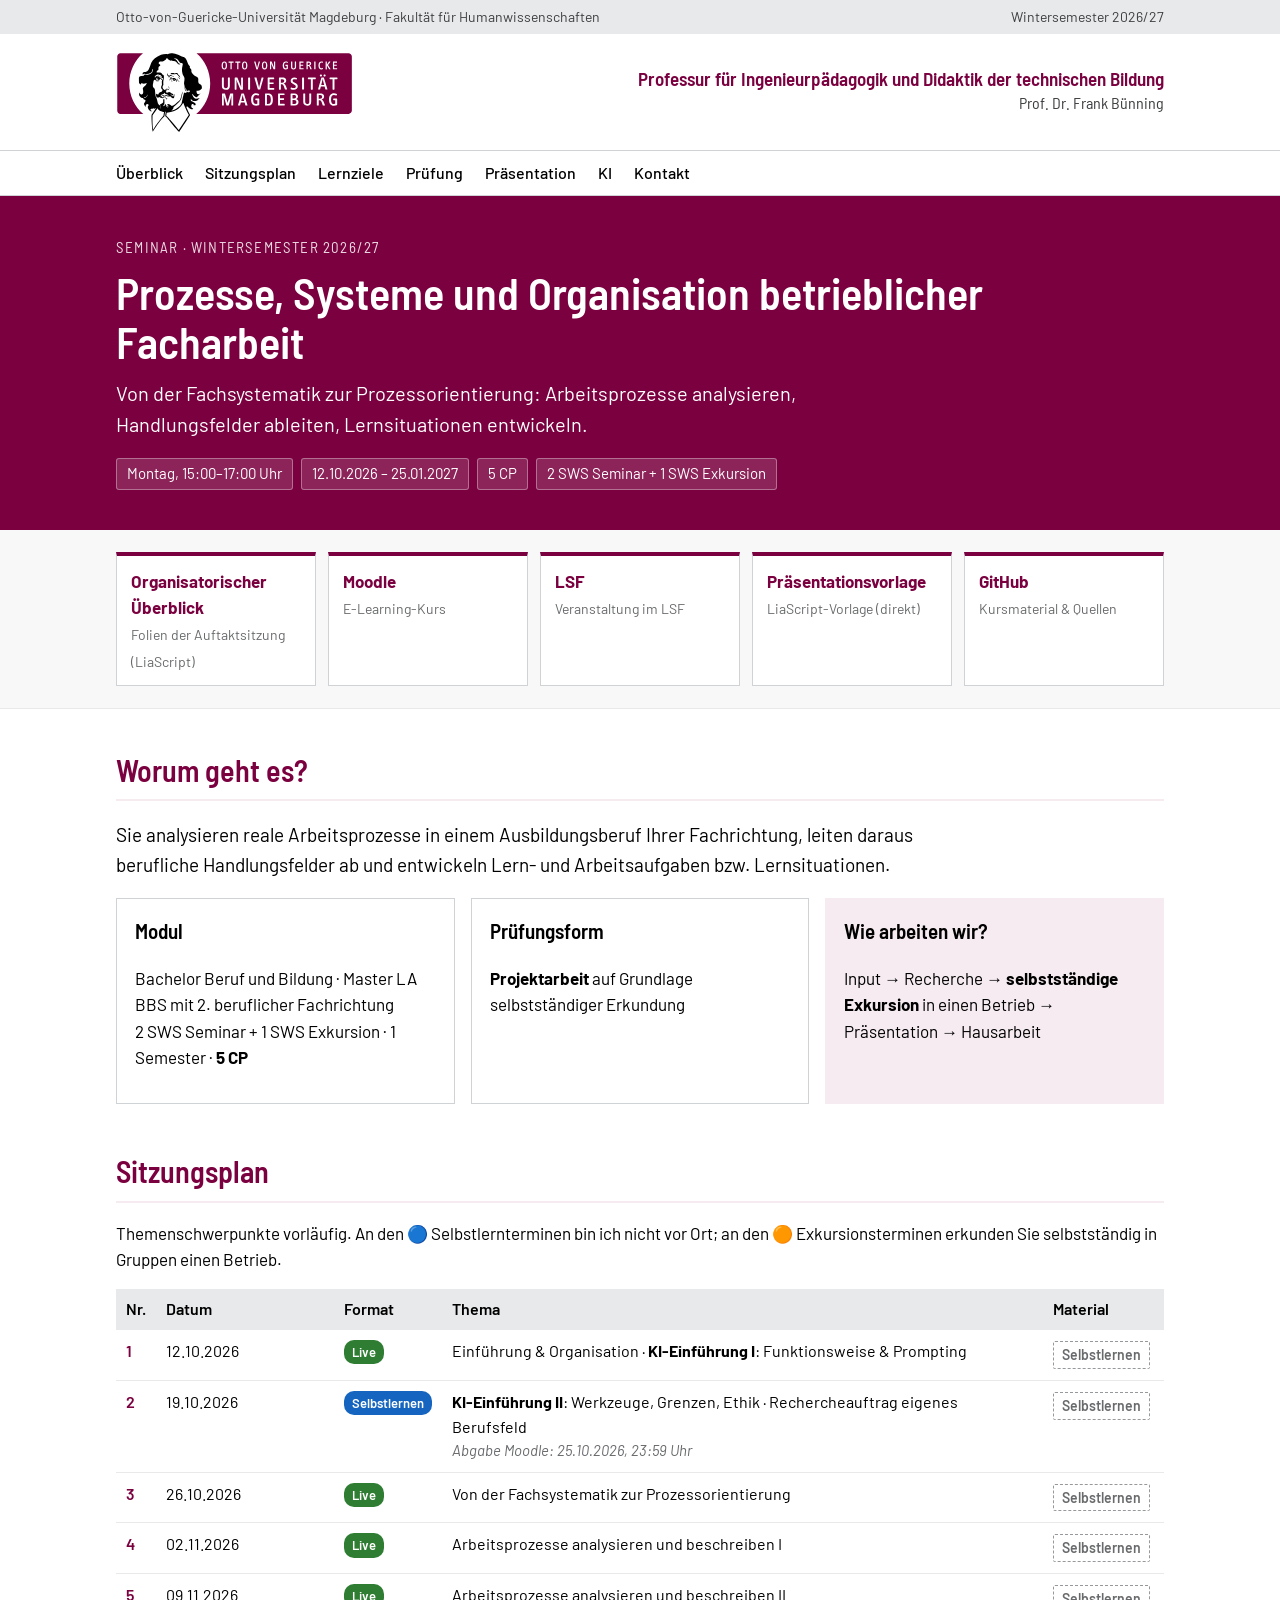
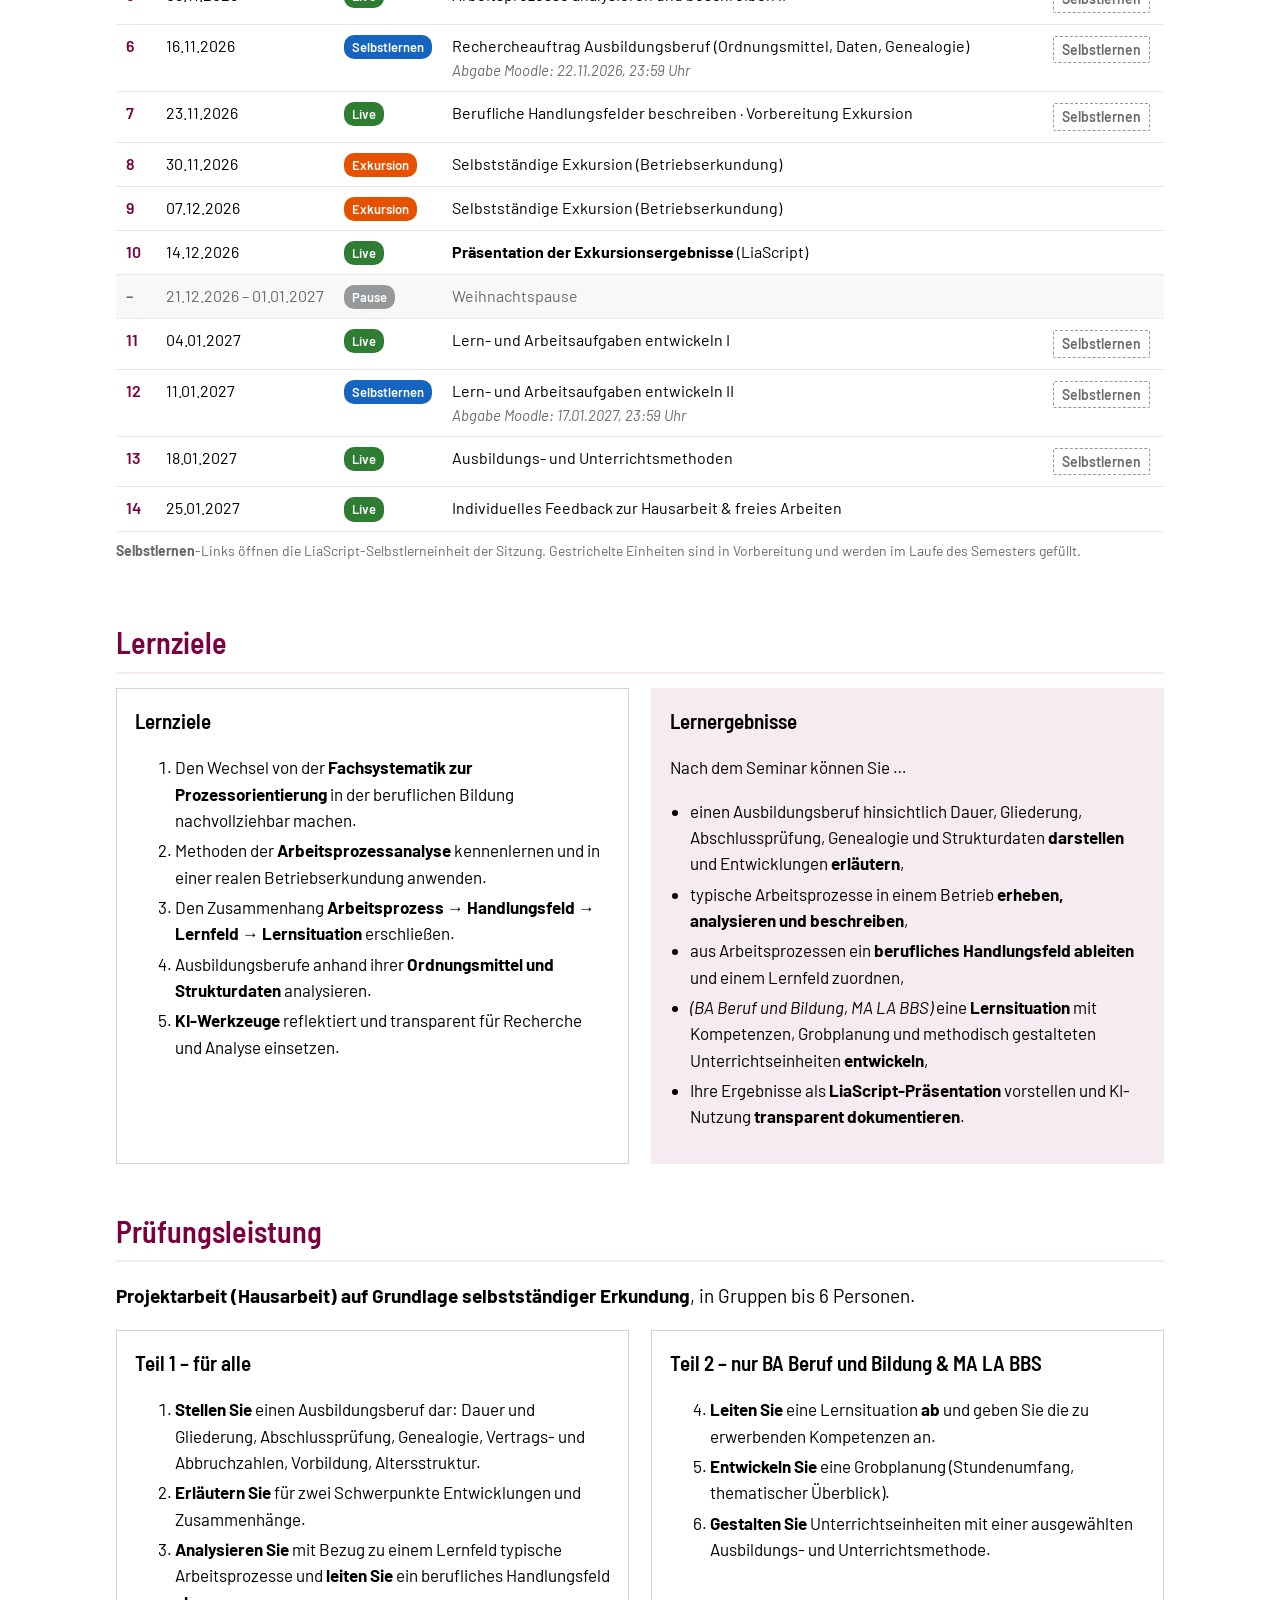
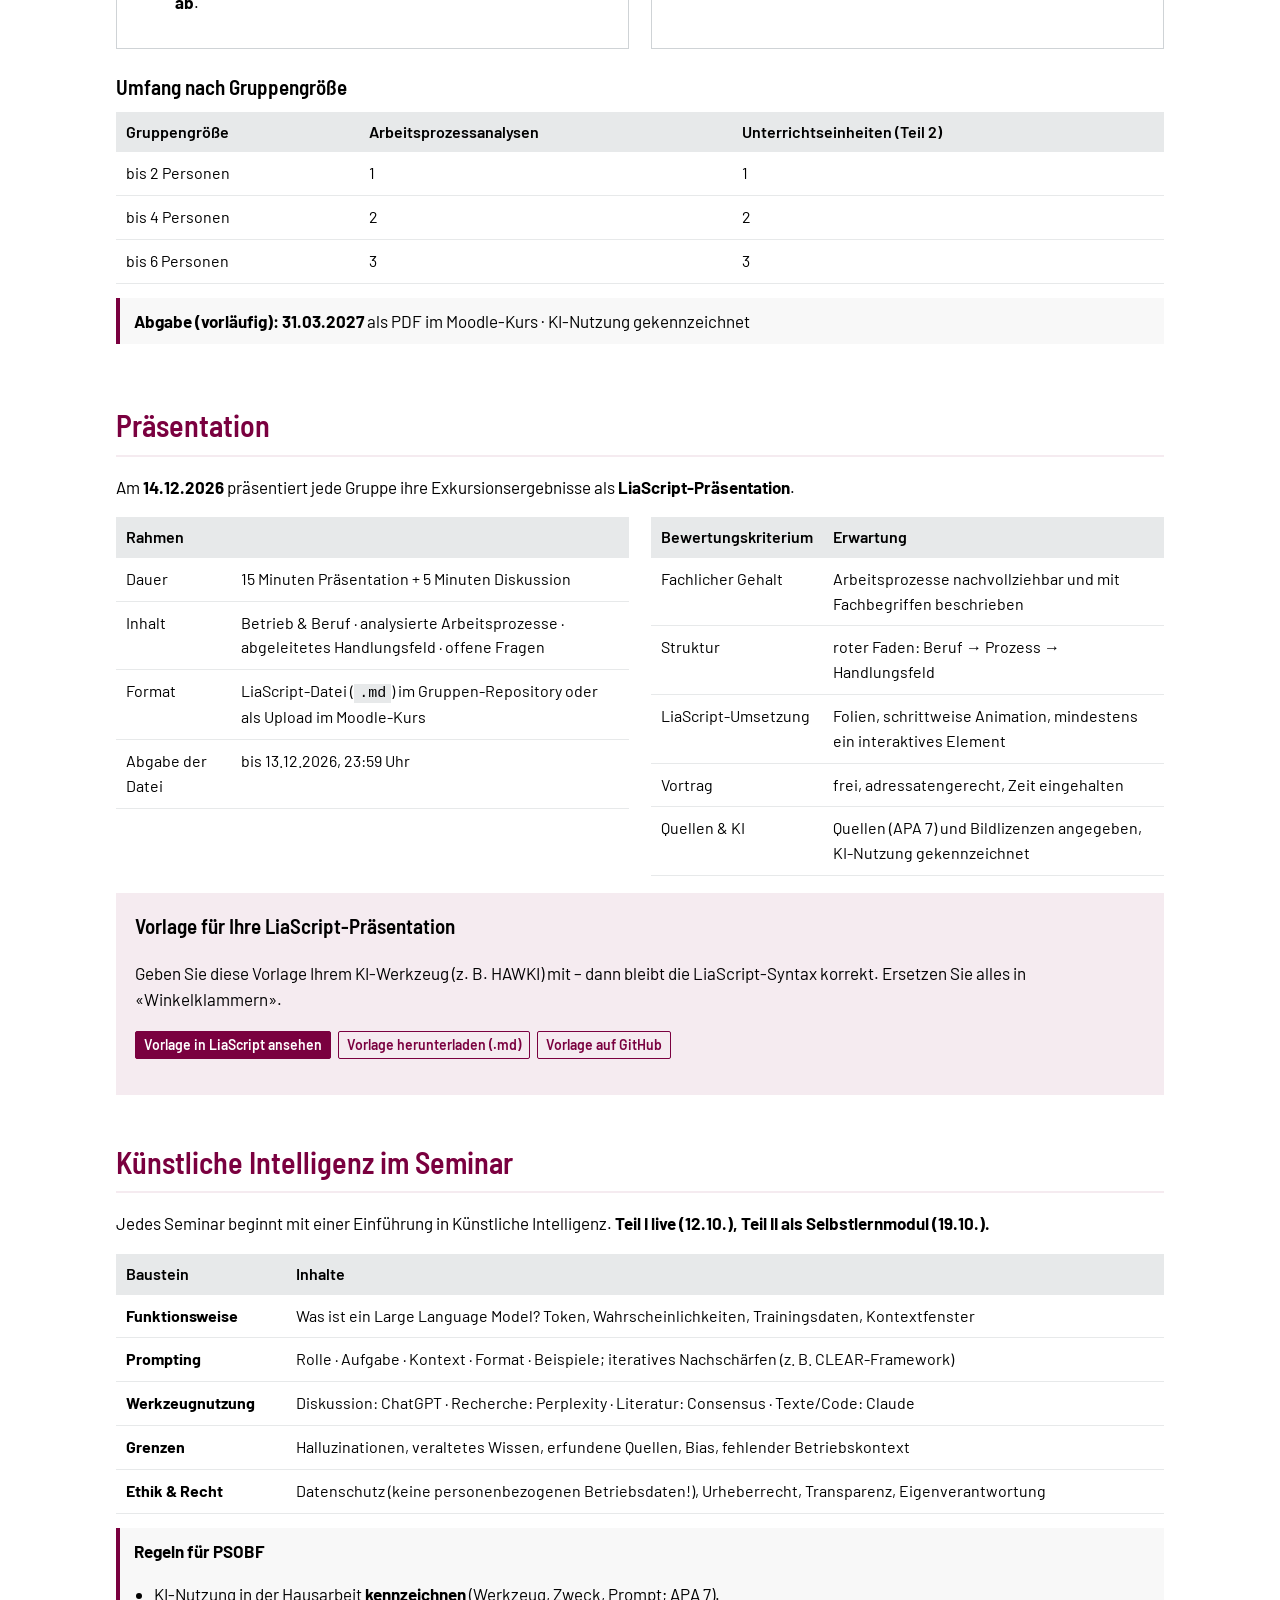
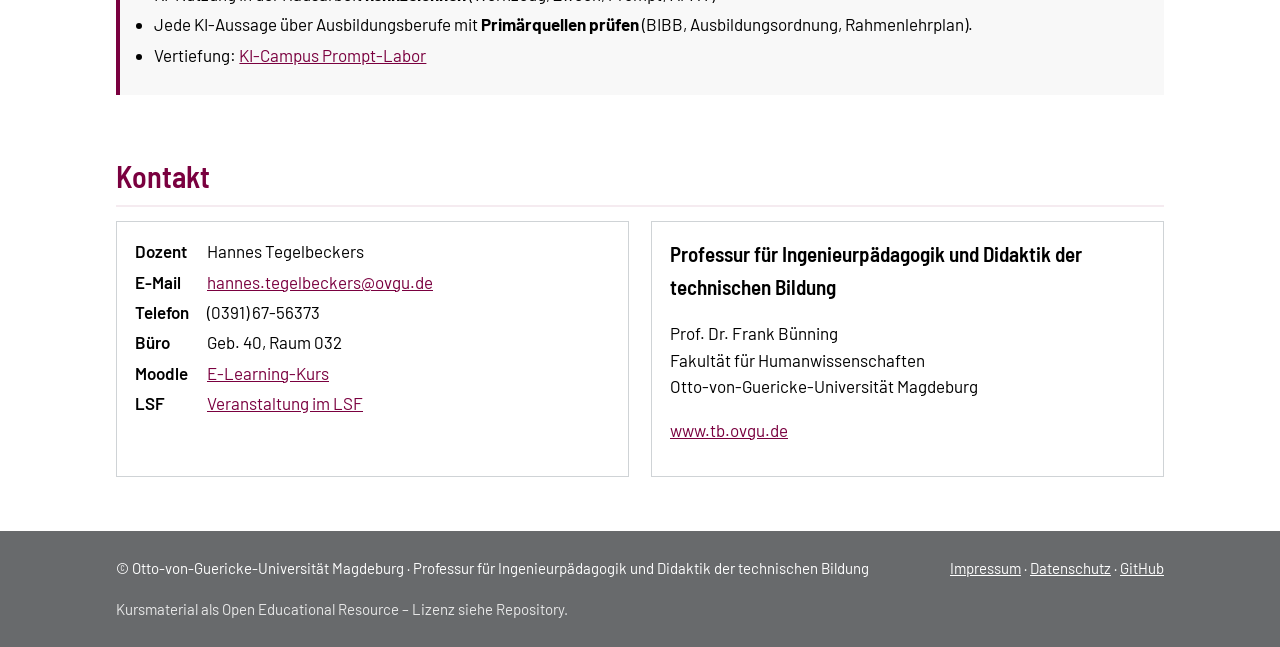
==== index.html @ cb1ac26b "Add course website, organisation slides, self-learning stubs and presentation template Co-Authored-B" ====
<!doctype html>
<html lang="de">
<head>
<meta charset="utf-8">
<meta name="viewport" content="width=device-width, initial-scale=1">
<title>PSOBF – Prozesse, Systeme und Organisation betrieblicher Facharbeit · OVGU</title>
<meta name="description" content="Kurswebseite des Seminars Prozesse, Systeme und Organisation betrieblicher Facharbeit (PSOBF), WiSe 2026/27, OVGU Magdeburg">
<link rel="icon" href="assets/ovgu_logo.svg" type="image/svg+xml">
<link rel="preconnect" href="https://fonts.googleapis.com">
<link rel="preconnect" href="https://fonts.gstatic.com" crossorigin>
<link href="https://fonts.googleapis.com/css2?family=Barlow:wght@400;500;600&family=Barlow+Semi+Condensed:wght@500;600&display=swap" rel="stylesheet">
<link rel="stylesheet" href="assets/style.css">
</head>
<body>
<div class="topbar"><div class="wrap">
  <span><a href="https://www.ovgu.de" target="_blank" rel="noopener">Otto-von-Guericke-Universität Magdeburg</a> · Fakultät für Humanwissenschaften</span>
  <span>Wintersemester 2026/27</span>
</div></div>
<header class="site"><div class="wrap">
  <a class="logo" href="https://www.ovgu.de" target="_blank" rel="noopener"><img src="assets/ovgu_logo.svg" alt="Logo der Otto-von-Guericke-Universität Magdeburg"></a>
  <a class="chair" href="https://www.tb.ovgu.de" target="_blank" rel="noopener">
    <div class="name">Professur für Ingenieurpädagogik und Didaktik der technischen Bildung</div>
    <div class="prof">Prof. Dr. Frank Bünning</div>
  </a>
</div></header>
<nav class="main" aria-label="Seitennavigation"><div class="wrap"><a href="#ueberblick">Überblick</a><a href="#sitzungen">Sitzungsplan</a><a href="#ziele">Lernziele</a><a href="#pruefung">Prüfung</a><a href="#praesentation">Präsentation</a><a href="#ki">KI</a><a href="#kontakt">Kontakt</a></div></nav>

<div class="hero"><div class="wrap">
  <div class="kicker">Seminar · Wintersemester 2026/27</div>
  <h1>Prozesse, Systeme und Organisation betrieblicher Facharbeit</h1>
  <p class="sub">Von der Fachsystematik zur Prozessorientierung: Arbeitsprozesse analysieren, Handlungsfelder ableiten, Lernsituationen entwickeln.</p>
  <div class="chips"><span class="chip">Montag, 15:00–17:00 Uhr</span><span class="chip">12.10.2026 – 25.01.2027</span><span class="chip">5 CP</span><span class="chip">2 SWS Seminar + 1 SWS Exkursion</span></div>
  
</div></div>

<div class="quick"><div class="wrap"><a class="qbtn" href="https://liascript.github.io/course/?https://raw.githubusercontent.com/OVGU-VET-TechEd/PSOBF_WiSe_2026_27/main/00_Organisation/organisational_overview_slide_PSOBF.md" target="_blank" rel="noopener"><strong>Organisatorischer Überblick</strong><span>Folien der Auftaktsitzung (LiaScript)</span></a><a class="qbtn" href="https://elearning.ovgu.de/course/view.php?id=22043" target="_blank" rel="noopener"><strong>Moodle</strong><span>E-Learning-Kurs</span></a><a class="qbtn" href="https://lsf.ovgu.de/qislsf/rds?state=verpublish&status=init&vmfile=no&publishid=236721&moduleCall=webInfo&publishConfFile=webInfo&publishSubDir=veranstaltung" target="_blank" rel="noopener"><strong>LSF</strong><span>Veranstaltung im LSF</span></a><a class="qbtn" href="https://liascript.github.io/course/?https://raw.githubusercontent.com/OVGU-VET-TechEd/PSOBF_WiSe_2026_27/main/00_Organisation/Vorlage_LiaScript_Praesentation.md" target="_blank" rel="noopener"><strong>Präsentationsvorlage</strong><span>LiaScript-Vorlage (direkt)</span></a><a class="qbtn" href="https://github.com/OVGU-VET-TechEd/PSOBF_WiSe_2026_27" target="_blank" rel="noopener"><strong>GitHub</strong><span>Kursmaterial & Quellen</span></a></div></div>

<main class="wrap">
<section id="ueberblick">
  <h2>Worum geht es?</h2>
  <p class="lead">Sie analysieren reale Arbeitsprozesse in einem Ausbildungsberuf Ihrer Fachrichtung, leiten daraus berufliche Handlungsfelder ab und entwickeln Lern- und Arbeitsaufgaben bzw. Lernsituationen.</p>
<div class="grid3">
  <div class="card"><h3>Modul</h3><p>Bachelor Beruf und Bildung · Master LA BBS mit 2. beruflicher Fachrichtung<br>2 SWS Seminar + 1 SWS Exkursion · 1 Semester · <b>5 CP</b></p></div>
  <div class="card"><h3>Prüfungsform</h3><p><b>Projektarbeit</b> auf Grundlage selbstständiger Erkundung</p></div>
  <div class="card tint"><h3>Wie arbeiten wir?</h3><p>Input → Recherche → <b>selbstständige Exkursion</b> in einen Betrieb → Präsentation → Hausarbeit</p></div>
</div>
</section>

<section id="sitzungen">
  <h2>Sitzungsplan</h2>
  <p>Themenschwerpunkte vorläufig. An den 🔵 Selbstlernterminen bin ich nicht vor Ort; an den 🟠 Exkursionsterminen erkunden Sie selbstständig in Gruppen einen Betrieb.</p>
  <div class="table-scroll"><table>
    <thead><tr><th>Nr.</th><th>Datum</th><th>Format</th><th>Thema</th><th>Material</th></tr></thead>
    <tbody><tr><td class="no">1</td><td class="date">12.10.2026</td><td><span class="badge live">Live</span></td><td>Einführung & Organisation · <b>KI-Einführung I</b>: Funktionsweise & Prompting</td><td class="links"><a class="lia soon" href="https://liascript.github.io/course/?https://raw.githubusercontent.com/OVGU-VET-TechEd/PSOBF_WiSe_2026_27/main/Selflearn/S01_KI_Einfuehrung_I.md" target="_blank" rel="noopener" title="in Vorbereitung">Selbstlernen</a></td></tr><tr><td class="no">2</td><td class="date">19.10.2026</td><td><span class="badge self">Selbstlernen</span></td><td><b>KI-Einführung II</b>: Werkzeuge, Grenzen, Ethik · Rechercheauftrag eigenes Berufsfeld<span class="q">Abgabe Moodle: 25.10.2026, 23:59 Uhr</span></td><td class="links"><a class="lia soon" href="https://liascript.github.io/course/?https://raw.githubusercontent.com/OVGU-VET-TechEd/PSOBF_WiSe_2026_27/main/Selflearn/S02_KI_Einfuehrung_II.md" target="_blank" rel="noopener" title="in Vorbereitung">Selbstlernen</a></td></tr><tr><td class="no">3</td><td class="date">26.10.2026</td><td><span class="badge live">Live</span></td><td>Von der Fachsystematik zur Prozessorientierung</td><td class="links"><a class="lia soon" href="https://liascript.github.io/course/?https://raw.githubusercontent.com/OVGU-VET-TechEd/PSOBF_WiSe_2026_27/main/Selflearn/S03_Fachsystematik_Prozessorientierung.md" target="_blank" rel="noopener" title="in Vorbereitung">Selbstlernen</a></td></tr><tr><td class="no">4</td><td class="date">02.11.2026</td><td><span class="badge live">Live</span></td><td>Arbeitsprozesse analysieren und beschreiben I</td><td class="links"><a class="lia soon" href="https://liascript.github.io/course/?https://raw.githubusercontent.com/OVGU-VET-TechEd/PSOBF_WiSe_2026_27/main/Selflearn/S04_Arbeitsprozesse_I.md" target="_blank" rel="noopener" title="in Vorbereitung">Selbstlernen</a></td></tr><tr><td class="no">5</td><td class="date">09.11.2026</td><td><span class="badge live">Live</span></td><td>Arbeitsprozesse analysieren und beschreiben II</td><td class="links"><a class="lia soon" href="https://liascript.github.io/course/?https://raw.githubusercontent.com/OVGU-VET-TechEd/PSOBF_WiSe_2026_27/main/Selflearn/S05_Arbeitsprozesse_II.md" target="_blank" rel="noopener" title="in Vorbereitung">Selbstlernen</a></td></tr><tr><td class="no">6</td><td class="date">16.11.2026</td><td><span class="badge self">Selbstlernen</span></td><td>Rechercheauftrag Ausbildungsberuf (Ordnungsmittel, Daten, Genealogie)<span class="q">Abgabe Moodle: 22.11.2026, 23:59 Uhr</span></td><td class="links"><a class="lia soon" href="https://liascript.github.io/course/?https://raw.githubusercontent.com/OVGU-VET-TechEd/PSOBF_WiSe_2026_27/main/Selflearn/S06_Ausbildungsberuf_Ordnungsmittel.md" target="_blank" rel="noopener" title="in Vorbereitung">Selbstlernen</a></td></tr><tr><td class="no">7</td><td class="date">23.11.2026</td><td><span class="badge live">Live</span></td><td>Berufliche Handlungsfelder beschreiben · Vorbereitung Exkursion</td><td class="links"><a class="lia soon" href="https://liascript.github.io/course/?https://raw.githubusercontent.com/OVGU-VET-TechEd/PSOBF_WiSe_2026_27/main/Selflearn/S07_Berufliche_Handlungsfelder.md" target="_blank" rel="noopener" title="in Vorbereitung">Selbstlernen</a></td></tr><tr><td class="no">8</td><td class="date">30.11.2026</td><td><span class="badge excursion">Exkursion</span></td><td>Selbstständige Exkursion (Betriebserkundung)</td><td class="links"></td></tr><tr><td class="no">9</td><td class="date">07.12.2026</td><td><span class="badge excursion">Exkursion</span></td><td>Selbstständige Exkursion (Betriebserkundung)</td><td class="links"></td></tr><tr><td class="no">10</td><td class="date">14.12.2026</td><td><span class="badge live">Live</span></td><td><b>Präsentation der Exkursionsergebnisse</b> (LiaScript)</td><td class="links"></td></tr><tr class="pause"><td class="no">–</td><td class="date">21.12.2026 – 01.01.2027</td><td><span class="badge pause">Pause</span></td><td colspan="2">Weihnachtspause</td></tr><tr><td class="no">11</td><td class="date">04.01.2027</td><td><span class="badge live">Live</span></td><td>Lern- und Arbeitsaufgaben entwickeln I</td><td class="links"><a class="lia soon" href="https://liascript.github.io/course/?https://raw.githubusercontent.com/OVGU-VET-TechEd/PSOBF_WiSe_2026_27/main/Selflearn/S11_Lern_und_Arbeitsaufgaben_I.md" target="_blank" rel="noopener" title="in Vorbereitung">Selbstlernen</a></td></tr><tr><td class="no">12</td><td class="date">11.01.2027</td><td><span class="badge self">Selbstlernen</span></td><td>Lern- und Arbeitsaufgaben entwickeln II<span class="q">Abgabe Moodle: 17.01.2027, 23:59 Uhr</span></td><td class="links"><a class="lia soon" href="https://liascript.github.io/course/?https://raw.githubusercontent.com/OVGU-VET-TechEd/PSOBF_WiSe_2026_27/main/Selflearn/S12_Lern_und_Arbeitsaufgaben_II.md" target="_blank" rel="noopener" title="in Vorbereitung">Selbstlernen</a></td></tr><tr><td class="no">13</td><td class="date">18.01.2027</td><td><span class="badge live">Live</span></td><td>Ausbildungs- und Unterrichtsmethoden</td><td class="links"><a class="lia soon" href="https://liascript.github.io/course/?https://raw.githubusercontent.com/OVGU-VET-TechEd/PSOBF_WiSe_2026_27/main/Selflearn/S13_Ausbildungs_und_Unterrichtsmethoden.md" target="_blank" rel="noopener" title="in Vorbereitung">Selbstlernen</a></td></tr><tr><td class="no">14</td><td class="date">25.01.2027</td><td><span class="badge live">Live</span></td><td>Individuelles Feedback zur Hausarbeit & freies Arbeiten</td><td class="links"></td></tr></tbody>
  </table></div>
  <p class="legend"><b>Selbstlernen</b>-Links öffnen die LiaScript-Selbstlerneinheit der Sitzung. Gestrichelte Einheiten sind in Vorbereitung und werden im Laufe des Semesters gefüllt.</p>
  
</section>

<section id="ziele">
  <h2>Lernziele</h2>
  <div class="grid2">
    <div class="card"><h3>Lernziele</h3><ol><li>Den Wechsel von der <b>Fachsystematik zur Prozessorientierung</b> in der beruflichen Bildung nachvollziehbar machen.</li><li>Methoden der <b>Arbeitsprozessanalyse</b> kennenlernen und in einer realen Betriebserkundung anwenden.</li><li>Den Zusammenhang <b>Arbeitsprozess → Handlungsfeld → Lernfeld → Lernsituation</b> erschließen.</li><li>Ausbildungsberufe anhand ihrer <b>Ordnungsmittel und Strukturdaten</b> analysieren.</li><li><b>KI-Werkzeuge</b> reflektiert und transparent für Recherche und Analyse einsetzen.</li></ol></div>
    <div class="card tint"><h3>Lernergebnisse</h3><p>Nach dem Seminar können Sie …</p><ul class="check"><li>einen Ausbildungsberuf hinsichtlich Dauer, Gliederung, Abschlussprüfung, Genealogie und Strukturdaten <b>darstellen</b> und Entwicklungen <b>erläutern</b>,</li><li>typische Arbeitsprozesse in einem Betrieb <b>erheben, analysieren und beschreiben</b>,</li><li>aus Arbeitsprozessen ein <b>berufliches Handlungsfeld ableiten</b> und einem Lernfeld zuordnen,</li><li><i>(BA Beruf und Bildung, MA LA BBS)</i> eine <b>Lernsituation</b> mit Kompetenzen, Grobplanung und methodisch gestalteten Unterrichtseinheiten <b>entwickeln</b>,</li><li>Ihre Ergebnisse als <b>LiaScript-Präsentation</b> vorstellen und KI-Nutzung <b>transparent dokumentieren</b>.</li></ul></div>
  </div>
</section>

<section id="pruefung">
  <h2>Prüfungsleistung</h2>
  <p class="lead"><b>Projektarbeit (Hausarbeit) auf Grundlage selbstständiger Erkundung</b>, in Gruppen bis 6 Personen.</p>
<div class="grid2">
  <div class="card"><h3>Teil 1 – für alle</h3><ol>
    <li><b>Stellen Sie</b> einen Ausbildungsberuf dar: Dauer und Gliederung, Abschlussprüfung, Genealogie, Vertrags- und Abbruchzahlen, Vorbildung, Altersstruktur.</li>
    <li><b>Erläutern Sie</b> für zwei Schwerpunkte Entwicklungen und Zusammenhänge.</li>
    <li><b>Analysieren Sie</b> mit Bezug zu einem Lernfeld typische Arbeitsprozesse und <b>leiten Sie</b> ein berufliches Handlungsfeld <b>ab</b>.</li></ol></div>
  <div class="card"><h3>Teil 2 – nur BA Beruf und Bildung & MA LA BBS</h3><ol start="4">
    <li><b>Leiten Sie</b> eine Lernsituation <b>ab</b> und geben Sie die zu erwerbenden Kompetenzen an.</li>
    <li><b>Entwickeln Sie</b> eine Grobplanung (Stundenumfang, thematischer Überblick).</li>
    <li><b>Gestalten Sie</b> Unterrichtseinheiten mit einer ausgewählten Ausbildungs- und Unterrichtsmethode.</li></ol></div>
</div>
<h3>Umfang nach Gruppengröße</h3><div class="table-scroll"><table><thead><tr><th>Gruppengröße</th><th>Arbeitsprozessanalysen</th><th>Unterrichtseinheiten (Teil 2)</th></tr></thead><tbody><tr><td>bis 2 Personen</td><td>1</td><td>1</td></tr><tr><td>bis 4 Personen</td><td>2</td><td>2</td></tr><tr><td>bis 6 Personen</td><td>3</td><td>3</td></tr></tbody></table></div><div class="note"><b>Abgabe (vorläufig): 31.03.2027</b> als PDF im Moodle-Kurs · KI-Nutzung gekennzeichnet</div>
</section>

<section id="praesentation">
  <h2>Präsentation</h2>
  <p>Am <b>14.12.2026</b> präsentiert jede Gruppe ihre Exkursionsergebnisse als <b>LiaScript-Präsentation</b>.</p><div class="grid2"><div><div class="table-scroll"><table><thead><tr><th>Rahmen</th><th></th></tr></thead><tbody><tr><td>Dauer</td><td>15 Minuten Präsentation + 5 Minuten Diskussion</td></tr><tr><td>Inhalt</td><td>Betrieb & Beruf · analysierte Arbeitsprozesse · abgeleitetes Handlungsfeld · offene Fragen</td></tr><tr><td>Format</td><td>LiaScript-Datei (<code>.md</code>) im Gruppen-Repository oder als Upload im Moodle-Kurs</td></tr><tr><td>Abgabe der Datei</td><td>bis 13.12.2026, 23:59 Uhr</td></tr></tbody></table></div></div><div><div class="table-scroll"><table><thead><tr><th>Bewertungskriterium</th><th>Erwartung</th></tr></thead><tbody><tr><td>Fachlicher Gehalt</td><td>Arbeitsprozesse nachvollziehbar und mit Fachbegriffen beschrieben</td></tr><tr><td>Struktur</td><td>roter Faden: Beruf → Prozess → Handlungsfeld</td></tr><tr><td>LiaScript-Umsetzung</td><td>Folien, schrittweise Animation, mindestens ein interaktives Element</td></tr><tr><td>Vortrag</td><td>frei, adressatengerecht, Zeit eingehalten</td></tr><tr><td>Quellen & KI</td><td>Quellen (APA 7) und Bildlizenzen angegeben, KI-Nutzung gekennzeichnet</td></tr></tbody></table></div></div></div><p></p>
  <div class="card tint">
    <h3>Vorlage für Ihre LiaScript-Präsentation</h3>
    <p>Geben Sie diese Vorlage Ihrem KI-Werkzeug (z. B. HAWKI) mit – dann bleibt die LiaScript-Syntax korrekt. Ersetzen Sie alles in «Winkelklammern».</p>
    <p>
      <a class="lia solid" href="https://liascript.github.io/course/?https://raw.githubusercontent.com/OVGU-VET-TechEd/PSOBF_WiSe_2026_27/main/00_Organisation/Vorlage_LiaScript_Praesentation.md" target="_blank" rel="noopener">Vorlage in LiaScript ansehen</a>
      <a class="lia" href="https://raw.githubusercontent.com/OVGU-VET-TechEd/PSOBF_WiSe_2026_27/main/00_Organisation/Vorlage_LiaScript_Praesentation.md" download>Vorlage herunterladen (.md)</a>
      <a class="lia" href="https://github.com/OVGU-VET-TechEd/PSOBF_WiSe_2026_27/blob/main/00_Organisation/Vorlage_LiaScript_Praesentation.md" target="_blank" rel="noopener">Vorlage auf GitHub</a>
    </p>
    
  </div>
</section>

<section id="ki">
  <h2>Künstliche Intelligenz im Seminar</h2>
  <p>Jedes Seminar beginnt mit einer Einführung in Künstliche Intelligenz. <b>Teil I live (12.10.), Teil II als Selbstlernmodul (19.10.).</b></p><div class="table-scroll"><table><thead><tr><th>Baustein</th><th>Inhalte</th></tr></thead><tbody><tr><td><b>Funktionsweise</b></td><td>Was ist ein Large Language Model? Token, Wahrscheinlichkeiten, Trainingsdaten, Kontextfenster</td></tr><tr><td><b>Prompting</b></td><td>Rolle · Aufgabe · Kontext · Format · Beispiele; iteratives Nachschärfen (z. B. CLEAR-Framework)</td></tr><tr><td><b>Werkzeugnutzung</b></td><td>Diskussion: ChatGPT · Recherche: Perplexity · Literatur: Consensus · Texte/Code: Claude</td></tr><tr><td><b>Grenzen</b></td><td>Halluzinationen, veraltetes Wissen, erfundene Quellen, Bias, fehlender Betriebskontext</td></tr><tr><td><b>Ethik & Recht</b></td><td>Datenschutz (keine personenbezogenen Betriebsdaten!), Urheberrecht, Transparenz, Eigenverantwortung</td></tr></tbody></table></div><div class="note"><b>Regeln für PSOBF</b><ul class="check">
<li>KI-Nutzung in der Hausarbeit <b>kennzeichnen</b> (Werkzeug, Zweck, Prompt; APA 7).</li>
<li>Jede KI-Aussage über Ausbildungsberufe mit <b>Primärquellen prüfen</b> (BIBB, Ausbildungsordnung, Rahmenlehrplan).</li>
<li>Vertiefung: <a href="https://ki-campus.org/courses/prompt-labor" target="_blank" rel="noopener">KI-Campus Prompt-Labor</a></li></ul></div>
</section>

<section id="kontakt" class="contact">
  <h2>Kontakt</h2>
  <div class="grid2">
    <div class="card"><dl><dt>Dozent</dt><dd>Hannes Tegelbeckers</dd><dt>E-Mail</dt><dd><a href="mailto:hannes.tegelbeckers@ovgu.de">hannes.tegelbeckers@ovgu.de</a></dd><dt>Telefon</dt><dd>(0391) 67-56373</dd><dt>Büro</dt><dd>Geb. 40, Raum 032</dd><dt>Moodle</dt><dd><a href="https://elearning.ovgu.de/course/view.php?id=22043">E-Learning-Kurs</a></dd><dt>LSF</dt><dd><a href="https://lsf.ovgu.de/qislsf/rds?state=verpublish&status=init&vmfile=no&publishid=236721&moduleCall=webInfo&publishConfFile=webInfo&publishSubDir=veranstaltung">Veranstaltung im LSF</a></dd></dl></div>
    <div class="card"><h3>Professur für Ingenieurpädagogik und Didaktik der technischen Bildung</h3><p>Prof. Dr. Frank Bünning<br>Fakultät für Humanwissenschaften<br>Otto-von-Guericke-Universität Magdeburg</p>
      <p><a href="https://www.tb.ovgu.de" target="_blank" rel="noopener">www.tb.ovgu.de</a></p></div>
  </div>
</section>
</main>

<footer class="site"><div class="wrap">
  <span>© Otto-von-Guericke-Universität Magdeburg · Professur für Ingenieurpädagogik und Didaktik der technischen Bildung</span>
  <span><a href="https://www.ovgu.de/impressum" target="_blank" rel="noopener">Impressum</a> · <a href="https://www.ovgu.de/datenschutz" target="_blank" rel="noopener">Datenschutz</a> · <a href="https://github.com/OVGU-VET-TechEd/PSOBF_WiSe_2026_27" target="_blank" rel="noopener">GitHub</a></span>
  <span style="flex-basis:100%;opacity:.85">Kursmaterial als Open Educational Resource – Lizenz siehe Repository.</span>
</div></footer>
</body>
</html>
---- assets/style.css ----
/* OVGU-inspired course site – colours from www.ovgu.de corporate theme */
:root {
  --main: #7a003f;          /* OVGU Weinrot */
  --main-dark: #5c002f;
  --second: #bc7f9f;
  --third: #f5ebf0;
  --grey-1: #3e3f40;
  --grey-2: #686a6c;
  --grey-3: #96999c;
  --grey-4: #cfd3d6;
  --grey-5: #e7e9ea;
  --grey-6: #f8f8f8;
  --live: #2e7d32;
  --self: #1565c0;
  --excursion: #e65100;
  --pause: #96999c;
  --content-width: 1080px;
}

* { box-sizing: border-box; }
html { scroll-behavior: smooth; }
body {
  margin: 0;
  overflow-wrap: anywhere;
  font-family: "Barlow", "Helvetica Neue", Arial, sans-serif;
  font-size: 17px;
  line-height: 1.55;
  color: #000;
  background: #fff;
}
a { color: var(--main); }
a:hover { color: var(--main-dark); }
.wrap { max-width: var(--content-width); margin: 0 auto; padding: 0 16px; }

/* top bar + header */
.topbar { background: var(--grey-5); font-size: 14px; color: var(--grey-1); }
.topbar .wrap { display: flex; justify-content: space-between; gap: 12px; flex-wrap: wrap; padding-top: 6px; padding-bottom: 6px; }
.topbar a { color: var(--grey-1); text-decoration: none; }
.topbar a:hover { color: var(--main); }
header.site { border-bottom: 1px solid var(--grey-4); }
header.site .wrap { display: flex; align-items: center; justify-content: space-between; gap: 24px; padding-top: 18px; padding-bottom: 18px; flex-wrap: wrap; }
header.site .logo img { height: 80px; width: auto; display: block; }
header.site .chair { text-align: right; font-family: "Barlow Semi Condensed", "Barlow", sans-serif; }
header.site .chair .name { font-size: 19px; font-weight: 600; color: var(--main); line-height: 1.2; }
header.site .chair .prof { font-size: 16px; color: var(--grey-1); }
header.site a.chair { text-decoration: none; display: block; }
header.site a.chair:hover .name { text-decoration: underline; }

nav.main { background: #fff; border-bottom: 1px solid var(--grey-4); position: sticky; top: 0; z-index: 10; }
nav.main .wrap { display: flex; gap: 4px 22px; flex-wrap: wrap; padding-top: 10px; padding-bottom: 10px; }
nav.main a { color: #000; text-decoration: none; font-weight: 500; font-size: 16px; }
nav.main a:hover { color: var(--grey-3); }

/* hero */
.hero { background: var(--main); color: #fff; }
.hero .wrap { padding-top: 40px; padding-bottom: 40px; }
.hero .kicker { font-family: "Barlow Semi Condensed", sans-serif; text-transform: uppercase; letter-spacing: .08em; font-size: 15px; opacity: .85; }
.hero h1 { font-family: "Barlow Semi Condensed", sans-serif; font-weight: 600; font-size: clamp(28px, 4.5vw, 44px); line-height: 1.12; margin: 8px 0 12px; }
.hero .sub { font-size: 20px; margin: 0 0 18px; max-width: 820px; }
.chips { display: flex; flex-wrap: wrap; gap: 8px; }
.chip { background: rgba(255,255,255,.14); border: 1px solid rgba(255,255,255,.35); border-radius: 3px; padding: 3px 10px; font-size: 15px; }
.leitfrage { margin-top: 22px; border-left: 4px solid var(--second); padding: 6px 0 6px 14px; font-size: 19px; font-style: italic; max-width: 820px; }

/* quick links */
.quick { background: var(--grey-6); border-bottom: 1px solid var(--grey-5); }
.quick .wrap { display: grid; grid-template-columns: repeat(auto-fit, minmax(min(200px, 100%), 1fr)); gap: 12px; padding-top: 22px; padding-bottom: 22px; }
.qbtn { display: block; background: #fff; border: 1px solid var(--grey-4); border-top: 4px solid var(--main); padding: 12px 14px; text-decoration: none; color: #000; transition: border-color .3s, box-shadow .3s; }
.qbtn:hover { border-color: var(--main); box-shadow: 0 2px 8px rgba(122,0,63,.15); color: #000; }
.qbtn strong { display: block; color: var(--main); font-size: 17px; }
.qbtn span { font-size: 14px; color: var(--grey-2); }

/* sections */
main section { padding: 38px 0 6px; }
main h2 { font-family: "Barlow Semi Condensed", sans-serif; font-weight: 600; color: var(--main); font-size: 30px; margin: 0 0 14px; border-bottom: 2px solid var(--third); padding-bottom: 6px; }
main h3 { font-family: "Barlow Semi Condensed", sans-serif; font-weight: 600; font-size: 21px; margin: 22px 0 8px; }
.lead { font-size: 19px; max-width: 860px; }
.grid2 { display: grid; grid-template-columns: repeat(auto-fit, minmax(min(300px, 100%), 1fr)); gap: 22px; }
.grid3 { display: grid; grid-template-columns: repeat(auto-fit, minmax(min(240px, 100%), 1fr)); gap: 16px; }
.card { border: 1px solid var(--grey-4); background: #fff; padding: 16px 18px; }
.card.tint { background: var(--third); border-color: var(--third); }
.card h3 { margin-top: 0; }
.card .sessions { color: var(--grey-2); font-size: 15px; }

/* tables */
.table-scroll { overflow-x: auto; }
table { width: 100%; border-collapse: collapse; font-size: 16px; }
th { text-align: left; background: var(--grey-5); font-weight: 600; padding: 8px 10px; white-space: nowrap; }
td { padding: 9px 10px; border-bottom: 1px solid var(--grey-5); vertical-align: top; }
tr.pause td { color: var(--grey-2); background: var(--grey-6); }
td.no { font-weight: 600; color: var(--main); white-space: nowrap; }
td.date { white-space: nowrap; }
td .q { display: block; color: var(--grey-2); font-size: 15px; font-style: italic; }
td.links { white-space: nowrap; }
.badge { display: inline-block; font-size: 13px; font-weight: 600; padding: 2px 8px; border-radius: 10px; color: #fff; white-space: nowrap; }
.badge.live { background: var(--live); }
.badge.self { background: var(--self); }
.badge.excursion { background: var(--excursion); }
.badge.pause { background: var(--pause); }
.lia { display: inline-block; text-decoration: none; font-size: 14px; font-weight: 600; border: 1px solid var(--main); padding: 2px 8px; margin: 2px 4px 2px 0; border-radius: 2px; }
.lia:hover { background: var(--main); color: #fff; }
.lia.solid { background: var(--main); color: #fff; }
.lia.solid:hover { background: var(--main-dark); }
.lia.soon { border-style: dashed; color: var(--grey-2); border-color: var(--grey-3); }
.lia.soon:hover { background: var(--grey-5); color: #000; }
.legend { font-size: 14px; color: var(--grey-2); margin-top: 8px; }

ul.check { padding-left: 1.2em; }
ul.check li { margin: 4px 0; }
ol li { margin: 4px 0; }
.note { background: var(--grey-6); border-left: 4px solid var(--main); padding: 10px 14px; margin: 14px 0; }
code { background: var(--grey-5); padding: 1px 5px; font-size: 15px; }

.contact dl { display: grid; grid-template-columns: max-content 1fr; gap: 4px 18px; margin: 0; }
.contact dt { font-weight: 600; }
.contact dd { margin: 0; }

/* Berliner Modell map */
.map { display: grid; gap: 10px; }
.map .row { display: grid; grid-template-columns: repeat(auto-fit, minmax(min(200px, 100%), 1fr)); gap: 10px; }
.map .box { border: 1px solid var(--grey-4); padding: 10px 12px; background: #fff; }
.map .box.head { background: var(--main); color: #fff; border-color: var(--main); text-align: center; }
.map .box.synth { background: var(--third); border-color: var(--second); text-align: center; font-weight: 600; }
.map .box b { color: var(--main); display: block; }
.map .box.head b { color: #fff; }
.map .box small { color: var(--grey-2); }

footer.site { margin-top: 48px; background: var(--grey-2); color: #fff; font-size: 15px; }
footer.site .wrap { padding-top: 26px; padding-bottom: 26px; display: flex; justify-content: space-between; gap: 18px; flex-wrap: wrap; }
footer.site a { color: #fff; }

@media (max-width: 640px) {
  header.site .logo img { height: 60px; }
  header.site .chair { text-align: left; }
  body { font-size: 16px; }
}
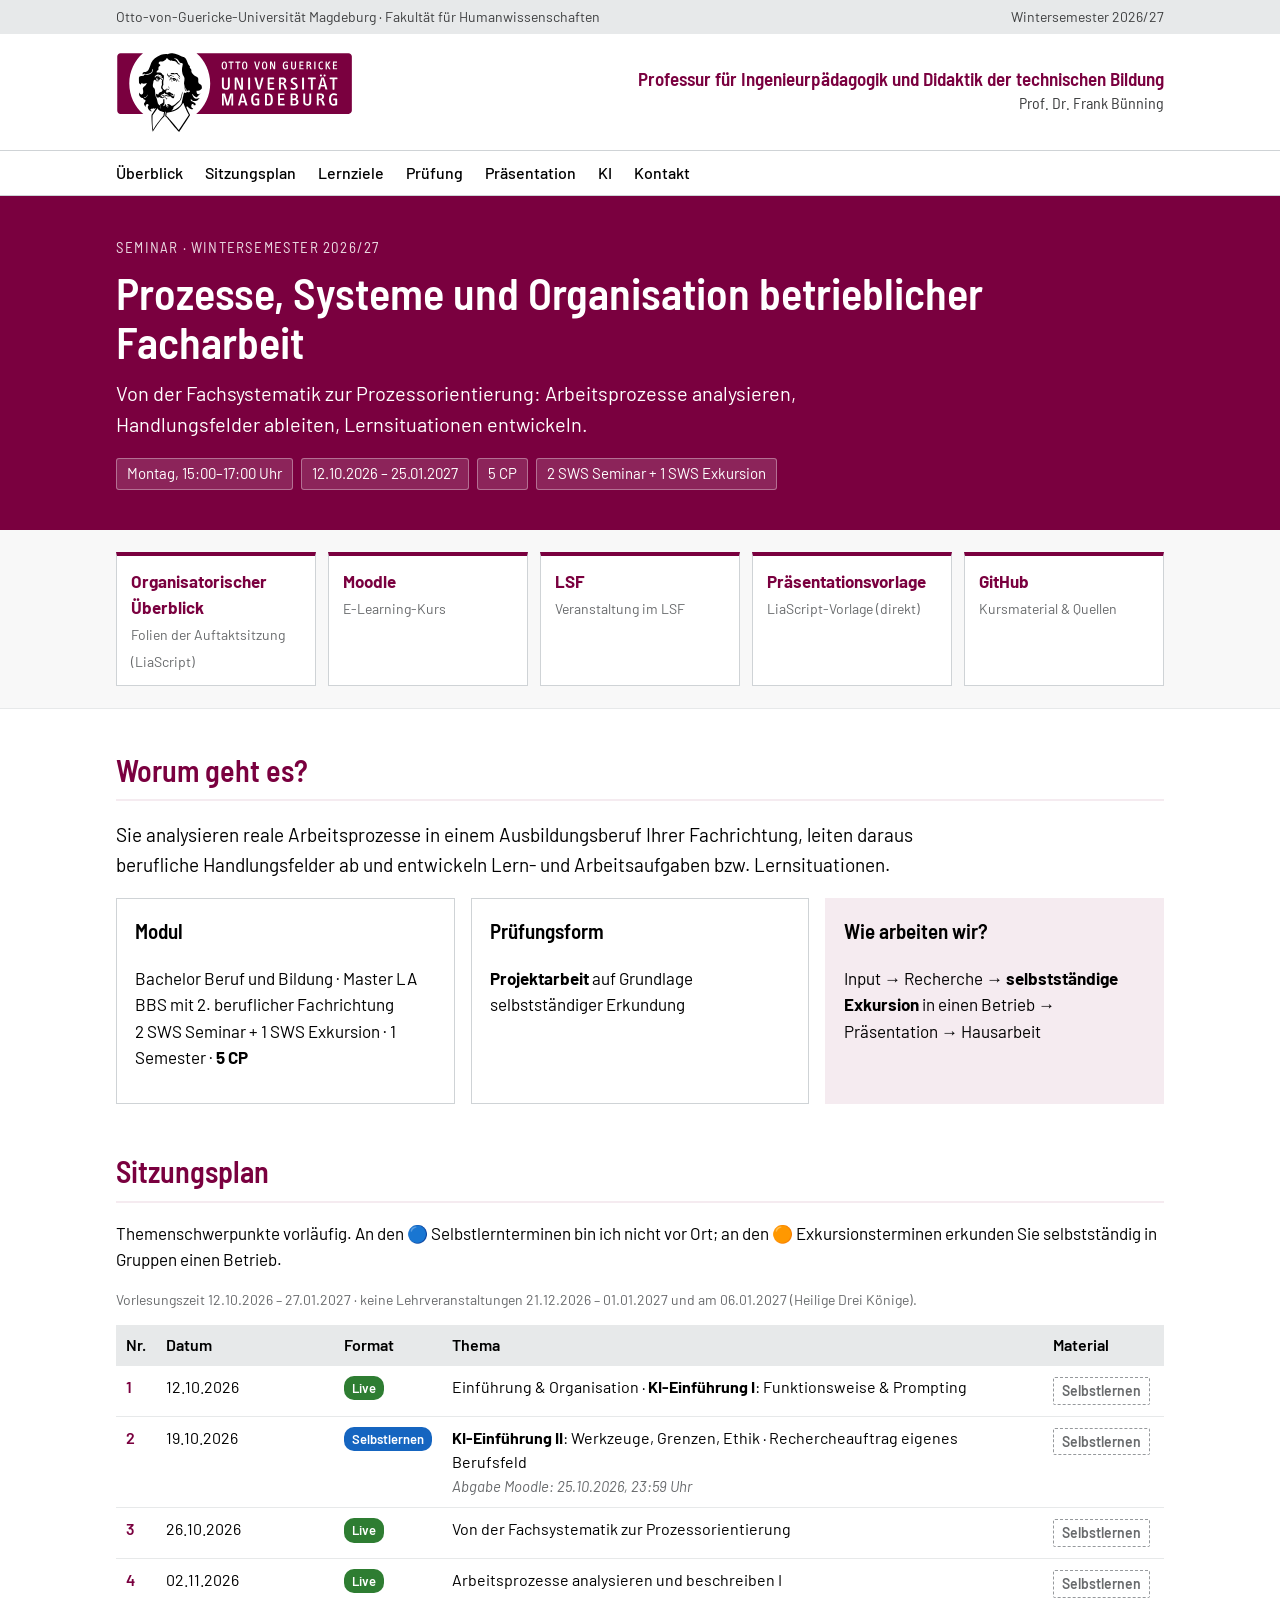
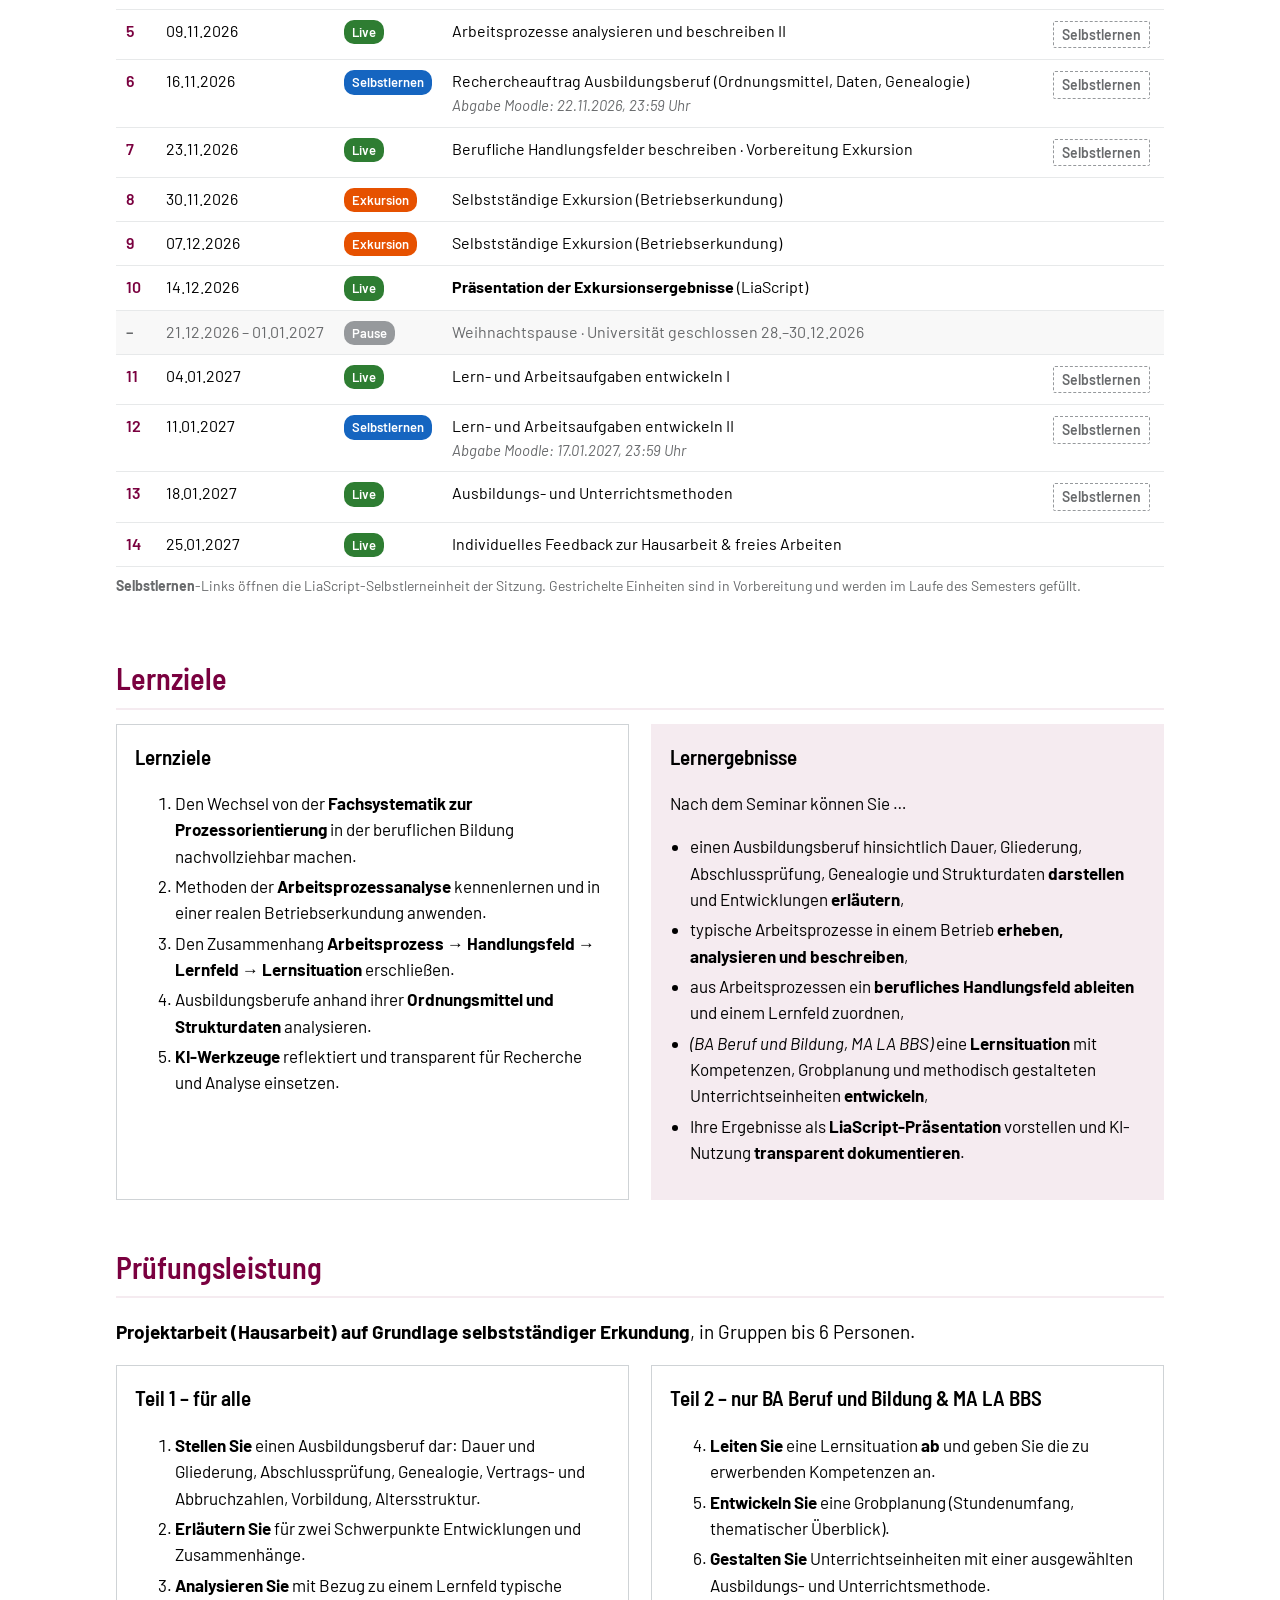
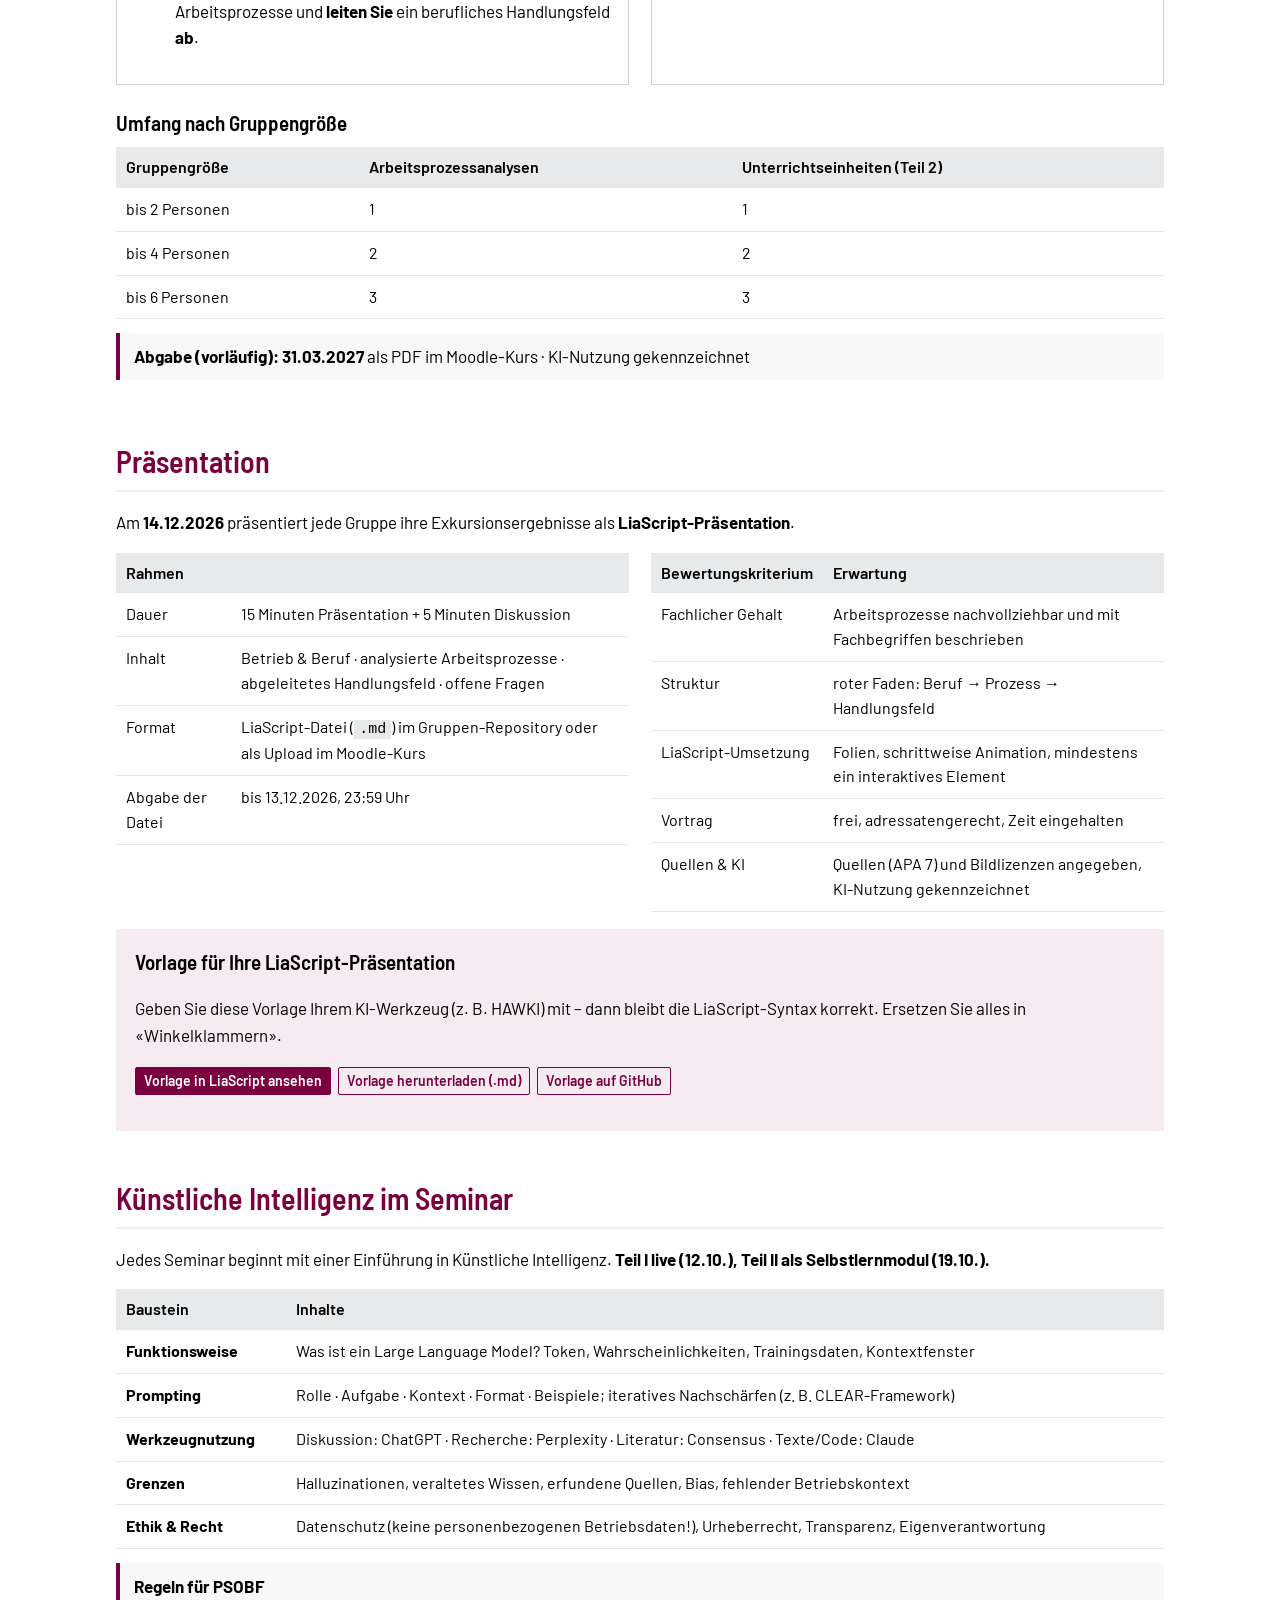
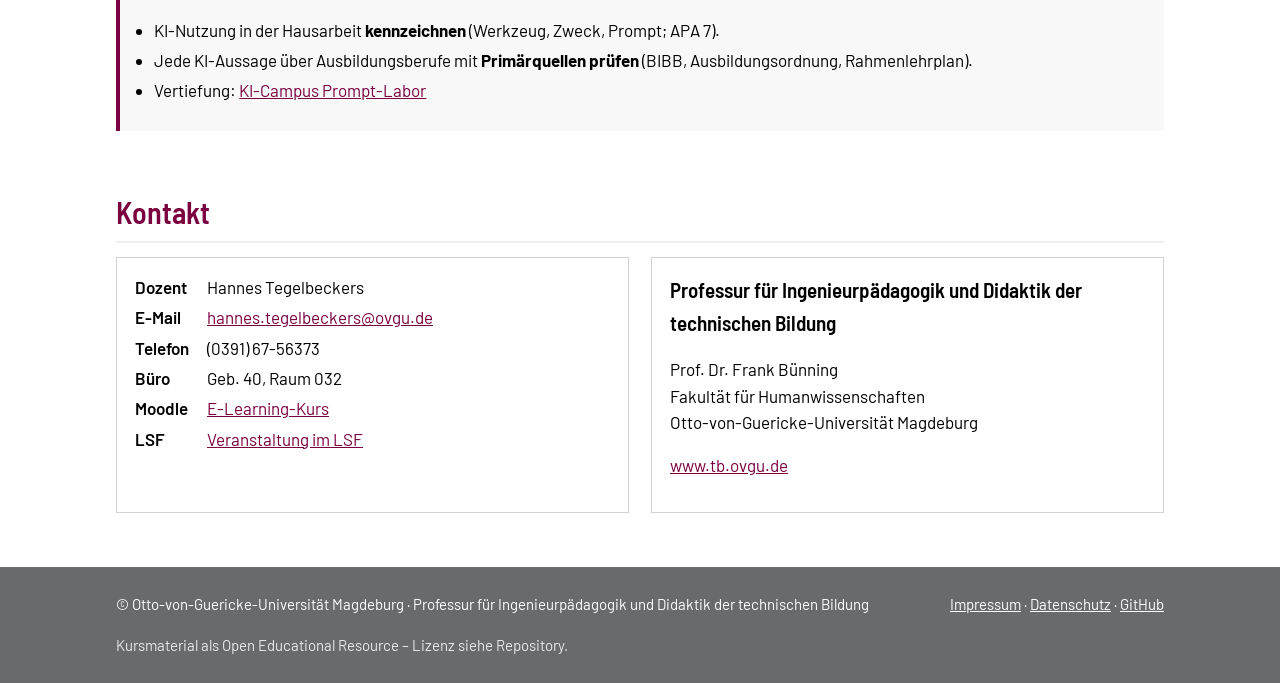
==== commit b279fa85: "Add semester dates (WiSe 2026/27), push remaining course files Co-Authored-By: Claude Opus 5.5 <nore" ====
--- a/index.html
+++ b/index.html
@@ -48,10 +48,10 @@
 
 <section id="sitzungen">
   <h2>Sitzungsplan</h2>
-  <p>Themenschwerpunkte vorläufig. An den 🔵 Selbstlernterminen bin ich nicht vor Ort; an den 🟠 Exkursionsterminen erkunden Sie selbstständig in Gruppen einen Betrieb.</p>
+  <p>Themenschwerpunkte vorläufig. An den 🔵 Selbstlernterminen bin ich nicht vor Ort; an den 🟠 Exkursionsterminen erkunden Sie selbstständig in Gruppen einen Betrieb.</p><p class="legend">Vorlesungszeit 12.10.2026 – 27.01.2027 · keine Lehrveranstaltungen 21.12.2026 – 01.01.2027 und am 06.01.2027 (Heilige Drei Könige).</p>
   <div class="table-scroll"><table>
     <thead><tr><th>Nr.</th><th>Datum</th><th>Format</th><th>Thema</th><th>Material</th></tr></thead>
-    <tbody><tr><td class="no">1</td><td class="date">12.10.2026</td><td><span class="badge live">Live</span></td><td>Einführung & Organisation · <b>KI-Einführung I</b>: Funktionsweise & Prompting</td><td class="links"><a class="lia soon" href="https://liascript.github.io/course/?https://raw.githubusercontent.com/OVGU-VET-TechEd/PSOBF_WiSe_2026_27/main/Selflearn/S01_KI_Einfuehrung_I.md" target="_blank" rel="noopener" title="in Vorbereitung">Selbstlernen</a></td></tr><tr><td class="no">2</td><td class="date">19.10.2026</td><td><span class="badge self">Selbstlernen</span></td><td><b>KI-Einführung II</b>: Werkzeuge, Grenzen, Ethik · Rechercheauftrag eigenes Berufsfeld<span class="q">Abgabe Moodle: 25.10.2026, 23:59 Uhr</span></td><td class="links"><a class="lia soon" href="https://liascript.github.io/course/?https://raw.githubusercontent.com/OVGU-VET-TechEd/PSOBF_WiSe_2026_27/main/Selflearn/S02_KI_Einfuehrung_II.md" target="_blank" rel="noopener" title="in Vorbereitung">Selbstlernen</a></td></tr><tr><td class="no">3</td><td class="date">26.10.2026</td><td><span class="badge live">Live</span></td><td>Von der Fachsystematik zur Prozessorientierung</td><td class="links"><a class="lia soon" href="https://liascript.github.io/course/?https://raw.githubusercontent.com/OVGU-VET-TechEd/PSOBF_WiSe_2026_27/main/Selflearn/S03_Fachsystematik_Prozessorientierung.md" target="_blank" rel="noopener" title="in Vorbereitung">Selbstlernen</a></td></tr><tr><td class="no">4</td><td class="date">02.11.2026</td><td><span class="badge live">Live</span></td><td>Arbeitsprozesse analysieren und beschreiben I</td><td class="links"><a class="lia soon" href="https://liascript.github.io/course/?https://raw.githubusercontent.com/OVGU-VET-TechEd/PSOBF_WiSe_2026_27/main/Selflearn/S04_Arbeitsprozesse_I.md" target="_blank" rel="noopener" title="in Vorbereitung">Selbstlernen</a></td></tr><tr><td class="no">5</td><td class="date">09.11.2026</td><td><span class="badge live">Live</span></td><td>Arbeitsprozesse analysieren und beschreiben II</td><td class="links"><a class="lia soon" href="https://liascript.github.io/course/?https://raw.githubusercontent.com/OVGU-VET-TechEd/PSOBF_WiSe_2026_27/main/Selflearn/S05_Arbeitsprozesse_II.md" target="_blank" rel="noopener" title="in Vorbereitung">Selbstlernen</a></td></tr><tr><td class="no">6</td><td class="date">16.11.2026</td><td><span class="badge self">Selbstlernen</span></td><td>Rechercheauftrag Ausbildungsberuf (Ordnungsmittel, Daten, Genealogie)<span class="q">Abgabe Moodle: 22.11.2026, 23:59 Uhr</span></td><td class="links"><a class="lia soon" href="https://liascript.github.io/course/?https://raw.githubusercontent.com/OVGU-VET-TechEd/PSOBF_WiSe_2026_27/main/Selflearn/S06_Ausbildungsberuf_Ordnungsmittel.md" target="_blank" rel="noopener" title="in Vorbereitung">Selbstlernen</a></td></tr><tr><td class="no">7</td><td class="date">23.11.2026</td><td><span class="badge live">Live</span></td><td>Berufliche Handlungsfelder beschreiben · Vorbereitung Exkursion</td><td class="links"><a class="lia soon" href="https://liascript.github.io/course/?https://raw.githubusercontent.com/OVGU-VET-TechEd/PSOBF_WiSe_2026_27/main/Selflearn/S07_Berufliche_Handlungsfelder.md" target="_blank" rel="noopener" title="in Vorbereitung">Selbstlernen</a></td></tr><tr><td class="no">8</td><td class="date">30.11.2026</td><td><span class="badge excursion">Exkursion</span></td><td>Selbstständige Exkursion (Betriebserkundung)</td><td class="links"></td></tr><tr><td class="no">9</td><td class="date">07.12.2026</td><td><span class="badge excursion">Exkursion</span></td><td>Selbstständige Exkursion (Betriebserkundung)</td><td class="links"></td></tr><tr><td class="no">10</td><td class="date">14.12.2026</td><td><span class="badge live">Live</span></td><td><b>Präsentation der Exkursionsergebnisse</b> (LiaScript)</td><td class="links"></td></tr><tr class="pause"><td class="no">–</td><td class="date">21.12.2026 – 01.01.2027</td><td><span class="badge pause">Pause</span></td><td colspan="2">Weihnachtspause</td></tr><tr><td class="no">11</td><td class="date">04.01.2027</td><td><span class="badge live">Live</span></td><td>Lern- und Arbeitsaufgaben entwickeln I</td><td class="links"><a class="lia soon" href="https://liascript.github.io/course/?https://raw.githubusercontent.com/OVGU-VET-TechEd/PSOBF_WiSe_2026_27/main/Selflearn/S11_Lern_und_Arbeitsaufgaben_I.md" target="_blank" rel="noopener" title="in Vorbereitung">Selbstlernen</a></td></tr><tr><td class="no">12</td><td class="date">11.01.2027</td><td><span class="badge self">Selbstlernen</span></td><td>Lern- und Arbeitsaufgaben entwickeln II<span class="q">Abgabe Moodle: 17.01.2027, 23:59 Uhr</span></td><td class="links"><a class="lia soon" href="https://liascript.github.io/course/?https://raw.githubusercontent.com/OVGU-VET-TechEd/PSOBF_WiSe_2026_27/main/Selflearn/S12_Lern_und_Arbeitsaufgaben_II.md" target="_blank" rel="noopener" title="in Vorbereitung">Selbstlernen</a></td></tr><tr><td class="no">13</td><td class="date">18.01.2027</td><td><span class="badge live">Live</span></td><td>Ausbildungs- und Unterrichtsmethoden</td><td class="links"><a class="lia soon" href="https://liascript.github.io/course/?https://raw.githubusercontent.com/OVGU-VET-TechEd/PSOBF_WiSe_2026_27/main/Selflearn/S13_Ausbildungs_und_Unterrichtsmethoden.md" target="_blank" rel="noopener" title="in Vorbereitung">Selbstlernen</a></td></tr><tr><td class="no">14</td><td class="date">25.01.2027</td><td><span class="badge live">Live</span></td><td>Individuelles Feedback zur Hausarbeit & freies Arbeiten</td><td class="links"></td></tr></tbody>
+    <tbody><tr><td class="no">1</td><td class="date">12.10.2026</td><td><span class="badge live">Live</span></td><td>Einführung & Organisation · <b>KI-Einführung I</b>: Funktionsweise & Prompting</td><td class="links"><a class="lia soon" href="https://liascript.github.io/course/?https://raw.githubusercontent.com/OVGU-VET-TechEd/PSOBF_WiSe_2026_27/main/Selflearn/S01_KI_Einfuehrung_I.md" target="_blank" rel="noopener" title="in Vorbereitung">Selbstlernen</a></td></tr><tr><td class="no">2</td><td class="date">19.10.2026</td><td><span class="badge self">Selbstlernen</span></td><td><b>KI-Einführung II</b>: Werkzeuge, Grenzen, Ethik · Rechercheauftrag eigenes Berufsfeld<span class="q">Abgabe Moodle: 25.10.2026, 23:59 Uhr</span></td><td class="links"><a class="lia soon" href="https://liascript.github.io/course/?https://raw.githubusercontent.com/OVGU-VET-TechEd/PSOBF_WiSe_2026_27/main/Selflearn/S02_KI_Einfuehrung_II.md" target="_blank" rel="noopener" title="in Vorbereitung">Selbstlernen</a></td></tr><tr><td class="no">3</td><td class="date">26.10.2026</td><td><span class="badge live">Live</span></td><td>Von der Fachsystematik zur Prozessorientierung</td><td class="links"><a class="lia soon" href="https://liascript.github.io/course/?https://raw.githubusercontent.com/OVGU-VET-TechEd/PSOBF_WiSe_2026_27/main/Selflearn/S03_Fachsystematik_Prozessorientierung.md" target="_blank" rel="noopener" title="in Vorbereitung">Selbstlernen</a></td></tr><tr><td class="no">4</td><td class="date">02.11.2026</td><td><span class="badge live">Live</span></td><td>Arbeitsprozesse analysieren und beschreiben I</td><td class="links"><a class="lia soon" href="https://liascript.github.io/course/?https://raw.githubusercontent.com/OVGU-VET-TechEd/PSOBF_WiSe_2026_27/main/Selflearn/S04_Arbeitsprozesse_I.md" target="_blank" rel="noopener" title="in Vorbereitung">Selbstlernen</a></td></tr><tr><td class="no">5</td><td class="date">09.11.2026</td><td><span class="badge live">Live</span></td><td>Arbeitsprozesse analysieren und beschreiben II</td><td class="links"><a class="lia soon" href="https://liascript.github.io/course/?https://raw.githubusercontent.com/OVGU-VET-TechEd/PSOBF_WiSe_2026_27/main/Selflearn/S05_Arbeitsprozesse_II.md" target="_blank" rel="noopener" title="in Vorbereitung">Selbstlernen</a></td></tr><tr><td class="no">6</td><td class="date">16.11.2026</td><td><span class="badge self">Selbstlernen</span></td><td>Rechercheauftrag Ausbildungsberuf (Ordnungsmittel, Daten, Genealogie)<span class="q">Abgabe Moodle: 22.11.2026, 23:59 Uhr</span></td><td class="links"><a class="lia soon" href="https://liascript.github.io/course/?https://raw.githubusercontent.com/OVGU-VET-TechEd/PSOBF_WiSe_2026_27/main/Selflearn/S06_Ausbildungsberuf_Ordnungsmittel.md" target="_blank" rel="noopener" title="in Vorbereitung">Selbstlernen</a></td></tr><tr><td class="no">7</td><td class="date">23.11.2026</td><td><span class="badge live">Live</span></td><td>Berufliche Handlungsfelder beschreiben · Vorbereitung Exkursion</td><td class="links"><a class="lia soon" href="https://liascript.github.io/course/?https://raw.githubusercontent.com/OVGU-VET-TechEd/PSOBF_WiSe_2026_27/main/Selflearn/S07_Berufliche_Handlungsfelder.md" target="_blank" rel="noopener" title="in Vorbereitung">Selbstlernen</a></td></tr><tr><td class="no">8</td><td class="date">30.11.2026</td><td><span class="badge excursion">Exkursion</span></td><td>Selbstständige Exkursion (Betriebserkundung)</td><td class="links"></td></tr><tr><td class="no">9</td><td class="date">07.12.2026</td><td><span class="badge excursion">Exkursion</span></td><td>Selbstständige Exkursion (Betriebserkundung)</td><td class="links"></td></tr><tr><td class="no">10</td><td class="date">14.12.2026</td><td><span class="badge live">Live</span></td><td><b>Präsentation der Exkursionsergebnisse</b> (LiaScript)</td><td class="links"></td></tr><tr class="pause"><td class="no">–</td><td class="date">21.12.2026 – 01.01.2027</td><td><span class="badge pause">Pause</span></td><td colspan="2">Weihnachtspause · Universität geschlossen 28.–30.12.2026</td></tr><tr><td class="no">11</td><td class="date">04.01.2027</td><td><span class="badge live">Live</span></td><td>Lern- und Arbeitsaufgaben entwickeln I</td><td class="links"><a class="lia soon" href="https://liascript.github.io/course/?https://raw.githubusercontent.com/OVGU-VET-TechEd/PSOBF_WiSe_2026_27/main/Selflearn/S11_Lern_und_Arbeitsaufgaben_I.md" target="_blank" rel="noopener" title="in Vorbereitung">Selbstlernen</a></td></tr><tr><td class="no">12</td><td class="date">11.01.2027</td><td><span class="badge self">Selbstlernen</span></td><td>Lern- und Arbeitsaufgaben entwickeln II<span class="q">Abgabe Moodle: 17.01.2027, 23:59 Uhr</span></td><td class="links"><a class="lia soon" href="https://liascript.github.io/course/?https://raw.githubusercontent.com/OVGU-VET-TechEd/PSOBF_WiSe_2026_27/main/Selflearn/S12_Lern_und_Arbeitsaufgaben_II.md" target="_blank" rel="noopener" title="in Vorbereitung">Selbstlernen</a></td></tr><tr><td class="no">13</td><td class="date">18.01.2027</td><td><span class="badge live">Live</span></td><td>Ausbildungs- und Unterrichtsmethoden</td><td class="links"><a class="lia soon" href="https://liascript.github.io/course/?https://raw.githubusercontent.com/OVGU-VET-TechEd/PSOBF_WiSe_2026_27/main/Selflearn/S13_Ausbildungs_und_Unterrichtsmethoden.md" target="_blank" rel="noopener" title="in Vorbereitung">Selbstlernen</a></td></tr><tr><td class="no">14</td><td class="date">25.01.2027</td><td><span class="badge live">Live</span></td><td>Individuelles Feedback zur Hausarbeit & freies Arbeiten</td><td class="links"></td></tr></tbody>
   </table></div>
   <p class="legend"><b>Selbstlernen</b>-Links öffnen die LiaScript-Selbstlerneinheit der Sitzung. Gestrichelte Einheiten sind in Vorbereitung und werden im Laufe des Semesters gefüllt.</p>
   
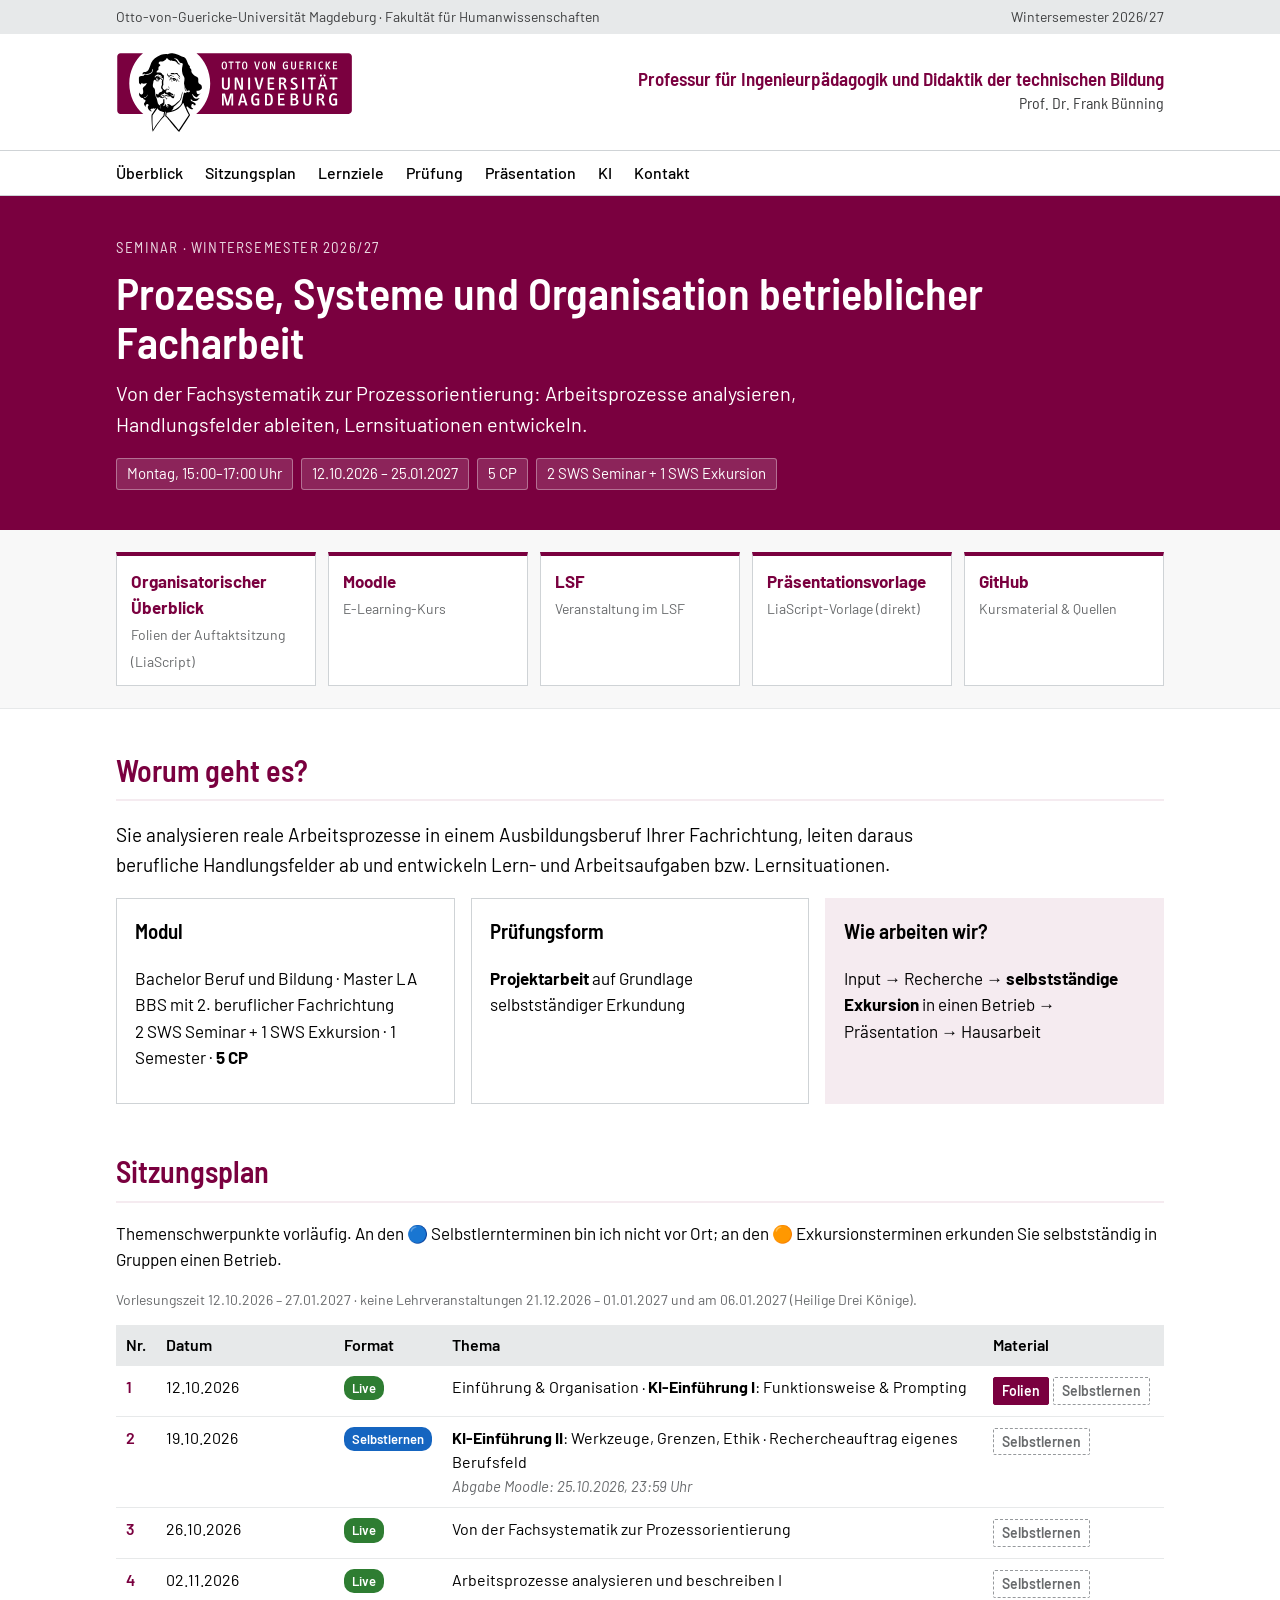
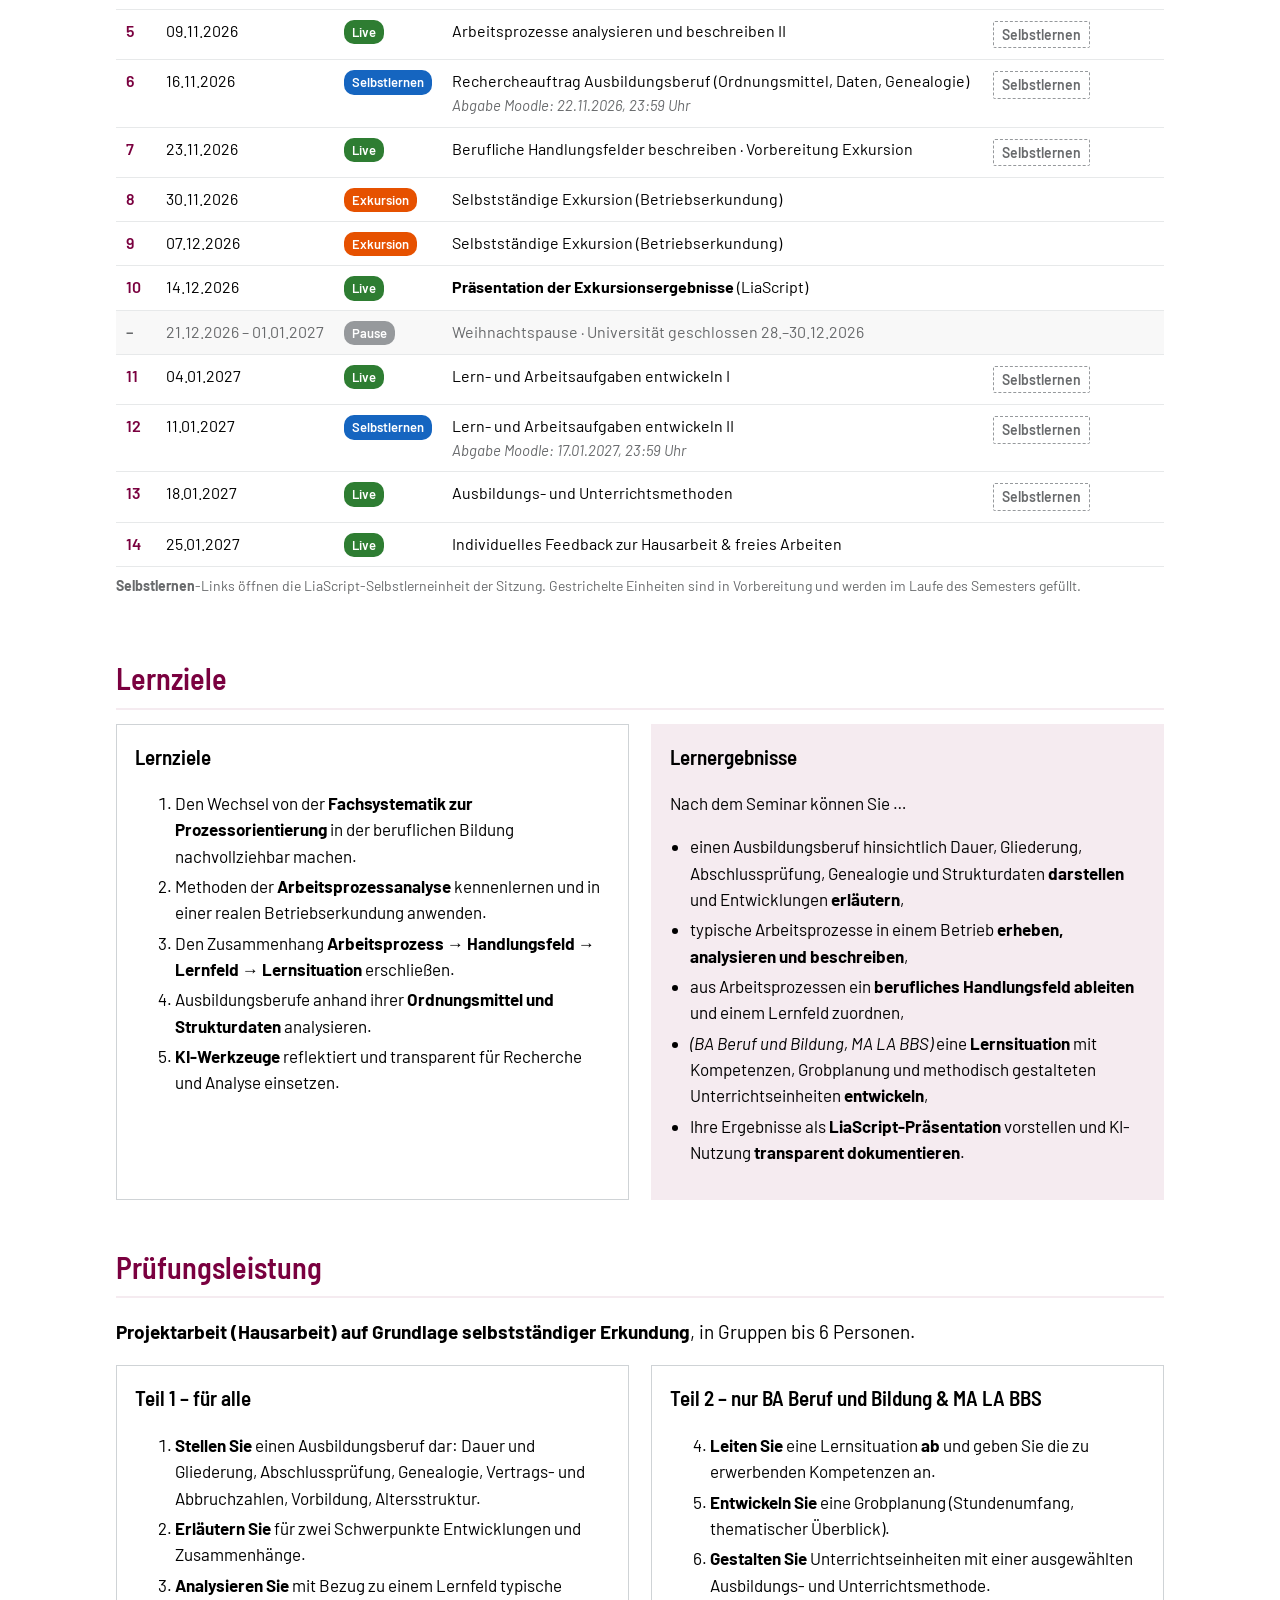
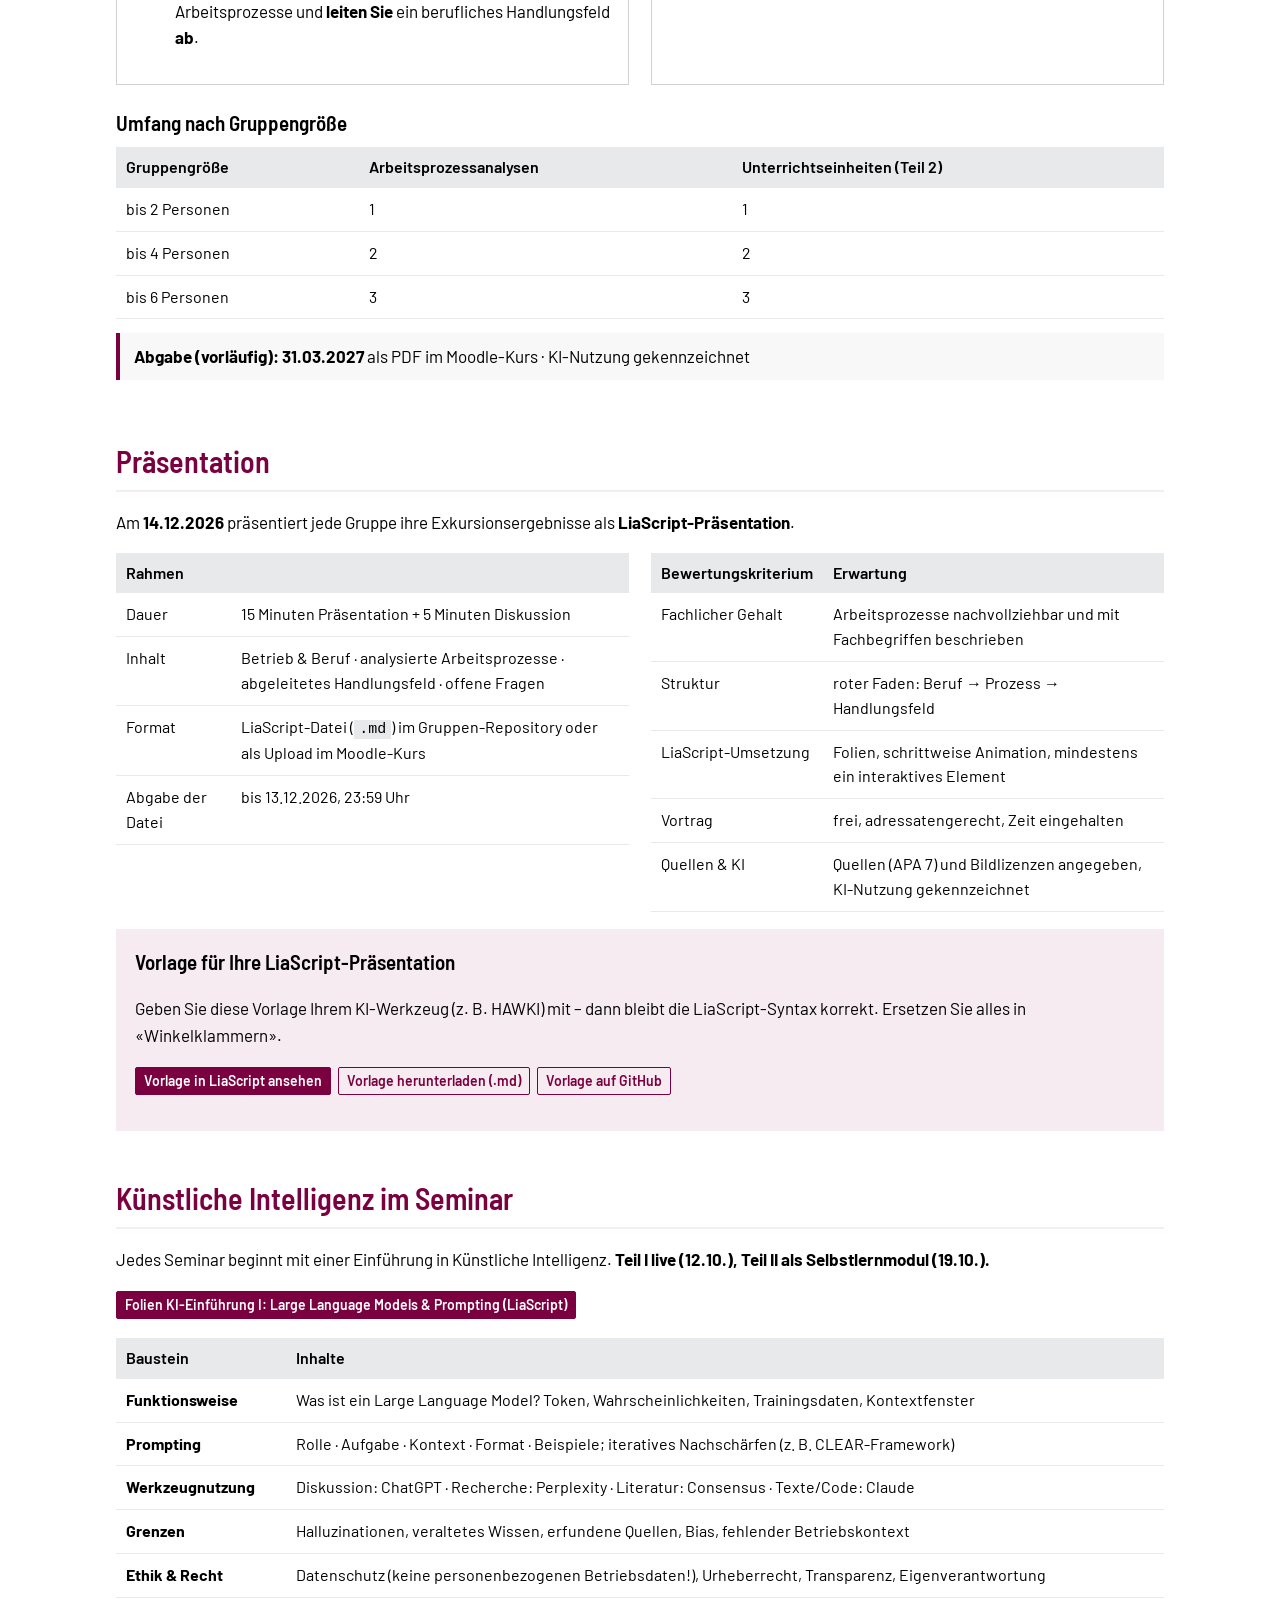
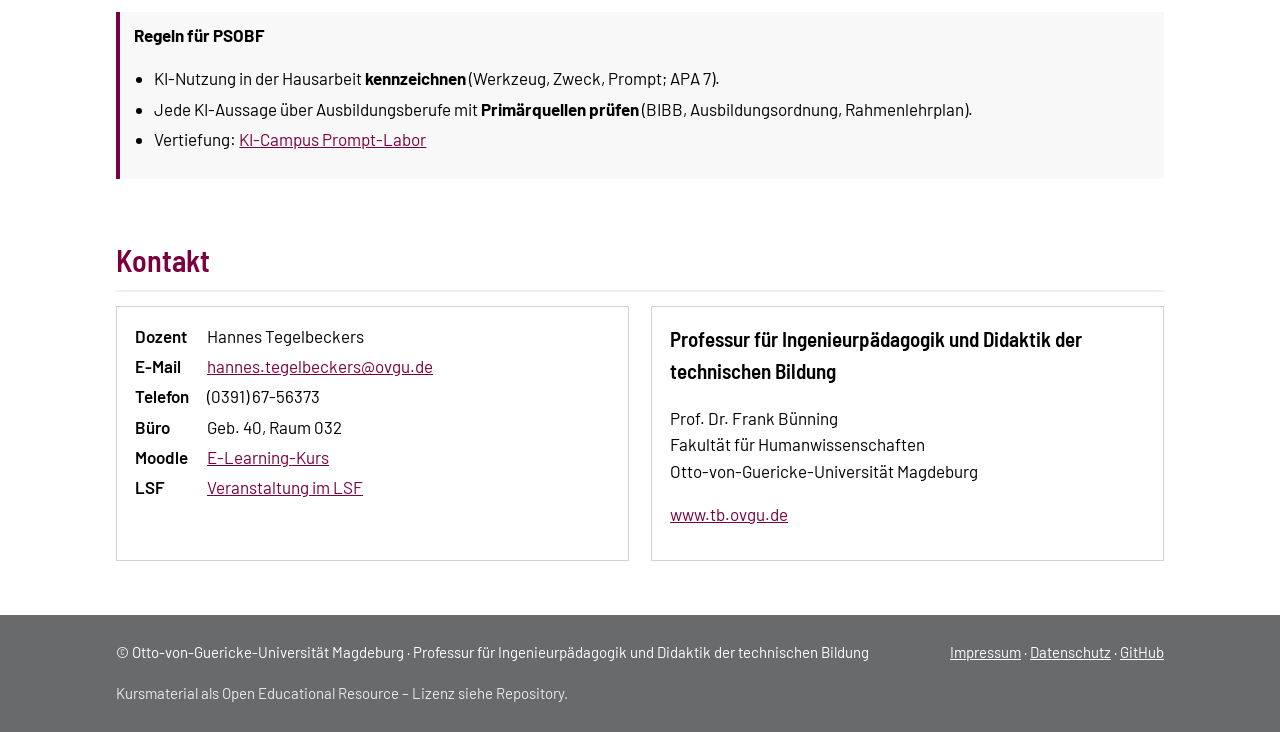
==== commit bb27c95e: "Add session 1 slides: KI-Einführung I – LLMs & Prompting; link from overview, website, README Co-Aut" ====
--- a/index.html
+++ b/index.html
@@ -51,7 +51,7 @@
   <p>Themenschwerpunkte vorläufig. An den 🔵 Selbstlernterminen bin ich nicht vor Ort; an den 🟠 Exkursionsterminen erkunden Sie selbstständig in Gruppen einen Betrieb.</p><p class="legend">Vorlesungszeit 12.10.2026 – 27.01.2027 · keine Lehrveranstaltungen 21.12.2026 – 01.01.2027 und am 06.01.2027 (Heilige Drei Könige).</p>
   <div class="table-scroll"><table>
     <thead><tr><th>Nr.</th><th>Datum</th><th>Format</th><th>Thema</th><th>Material</th></tr></thead>
-    <tbody><tr><td class="no">1</td><td class="date">12.10.2026</td><td><span class="badge live">Live</span></td><td>Einführung & Organisation · <b>KI-Einführung I</b>: Funktionsweise & Prompting</td><td class="links"><a class="lia soon" href="https://liascript.github.io/course/?https://raw.githubusercontent.com/OVGU-VET-TechEd/PSOBF_WiSe_2026_27/main/Selflearn/S01_KI_Einfuehrung_I.md" target="_blank" rel="noopener" title="in Vorbereitung">Selbstlernen</a></td></tr><tr><td class="no">2</td><td class="date">19.10.2026</td><td><span class="badge self">Selbstlernen</span></td><td><b>KI-Einführung II</b>: Werkzeuge, Grenzen, Ethik · Rechercheauftrag eigenes Berufsfeld<span class="q">Abgabe Moodle: 25.10.2026, 23:59 Uhr</span></td><td class="links"><a class="lia soon" href="https://liascript.github.io/course/?https://raw.githubusercontent.com/OVGU-VET-TechEd/PSOBF_WiSe_2026_27/main/Selflearn/S02_KI_Einfuehrung_II.md" target="_blank" rel="noopener" title="in Vorbereitung">Selbstlernen</a></td></tr><tr><td class="no">3</td><td class="date">26.10.2026</td><td><span class="badge live">Live</span></td><td>Von der Fachsystematik zur Prozessorientierung</td><td class="links"><a class="lia soon" href="https://liascript.github.io/course/?https://raw.githubusercontent.com/OVGU-VET-TechEd/PSOBF_WiSe_2026_27/main/Selflearn/S03_Fachsystematik_Prozessorientierung.md" target="_blank" rel="noopener" title="in Vorbereitung">Selbstlernen</a></td></tr><tr><td class="no">4</td><td class="date">02.11.2026</td><td><span class="badge live">Live</span></td><td>Arbeitsprozesse analysieren und beschreiben I</td><td class="links"><a class="lia soon" href="https://liascript.github.io/course/?https://raw.githubusercontent.com/OVGU-VET-TechEd/PSOBF_WiSe_2026_27/main/Selflearn/S04_Arbeitsprozesse_I.md" target="_blank" rel="noopener" title="in Vorbereitung">Selbstlernen</a></td></tr><tr><td class="no">5</td><td class="date">09.11.2026</td><td><span class="badge live">Live</span></td><td>Arbeitsprozesse analysieren und beschreiben II</td><td class="links"><a class="lia soon" href="https://liascript.github.io/course/?https://raw.githubusercontent.com/OVGU-VET-TechEd/PSOBF_WiSe_2026_27/main/Selflearn/S05_Arbeitsprozesse_II.md" target="_blank" rel="noopener" title="in Vorbereitung">Selbstlernen</a></td></tr><tr><td class="no">6</td><td class="date">16.11.2026</td><td><span class="badge self">Selbstlernen</span></td><td>Rechercheauftrag Ausbildungsberuf (Ordnungsmittel, Daten, Genealogie)<span class="q">Abgabe Moodle: 22.11.2026, 23:59 Uhr</span></td><td class="links"><a class="lia soon" href="https://liascript.github.io/course/?https://raw.githubusercontent.com/OVGU-VET-TechEd/PSOBF_WiSe_2026_27/main/Selflearn/S06_Ausbildungsberuf_Ordnungsmittel.md" target="_blank" rel="noopener" title="in Vorbereitung">Selbstlernen</a></td></tr><tr><td class="no">7</td><td class="date">23.11.2026</td><td><span class="badge live">Live</span></td><td>Berufliche Handlungsfelder beschreiben · Vorbereitung Exkursion</td><td class="links"><a class="lia soon" href="https://liascript.github.io/course/?https://raw.githubusercontent.com/OVGU-VET-TechEd/PSOBF_WiSe_2026_27/main/Selflearn/S07_Berufliche_Handlungsfelder.md" target="_blank" rel="noopener" title="in Vorbereitung">Selbstlernen</a></td></tr><tr><td class="no">8</td><td class="date">30.11.2026</td><td><span class="badge excursion">Exkursion</span></td><td>Selbstständige Exkursion (Betriebserkundung)</td><td class="links"></td></tr><tr><td class="no">9</td><td class="date">07.12.2026</td><td><span class="badge excursion">Exkursion</span></td><td>Selbstständige Exkursion (Betriebserkundung)</td><td class="links"></td></tr><tr><td class="no">10</td><td class="date">14.12.2026</td><td><span class="badge live">Live</span></td><td><b>Präsentation der Exkursionsergebnisse</b> (LiaScript)</td><td class="links"></td></tr><tr class="pause"><td class="no">–</td><td class="date">21.12.2026 – 01.01.2027</td><td><span class="badge pause">Pause</span></td><td colspan="2">Weihnachtspause · Universität geschlossen 28.–30.12.2026</td></tr><tr><td class="no">11</td><td class="date">04.01.2027</td><td><span class="badge live">Live</span></td><td>Lern- und Arbeitsaufgaben entwickeln I</td><td class="links"><a class="lia soon" href="https://liascript.github.io/course/?https://raw.githubusercontent.com/OVGU-VET-TechEd/PSOBF_WiSe_2026_27/main/Selflearn/S11_Lern_und_Arbeitsaufgaben_I.md" target="_blank" rel="noopener" title="in Vorbereitung">Selbstlernen</a></td></tr><tr><td class="no">12</td><td class="date">11.01.2027</td><td><span class="badge self">Selbstlernen</span></td><td>Lern- und Arbeitsaufgaben entwickeln II<span class="q">Abgabe Moodle: 17.01.2027, 23:59 Uhr</span></td><td class="links"><a class="lia soon" href="https://liascript.github.io/course/?https://raw.githubusercontent.com/OVGU-VET-TechEd/PSOBF_WiSe_2026_27/main/Selflearn/S12_Lern_und_Arbeitsaufgaben_II.md" target="_blank" rel="noopener" title="in Vorbereitung">Selbstlernen</a></td></tr><tr><td class="no">13</td><td class="date">18.01.2027</td><td><span class="badge live">Live</span></td><td>Ausbildungs- und Unterrichtsmethoden</td><td class="links"><a class="lia soon" href="https://liascript.github.io/course/?https://raw.githubusercontent.com/OVGU-VET-TechEd/PSOBF_WiSe_2026_27/main/Selflearn/S13_Ausbildungs_und_Unterrichtsmethoden.md" target="_blank" rel="noopener" title="in Vorbereitung">Selbstlernen</a></td></tr><tr><td class="no">14</td><td class="date">25.01.2027</td><td><span class="badge live">Live</span></td><td>Individuelles Feedback zur Hausarbeit & freies Arbeiten</td><td class="links"></td></tr></tbody>
+    <tbody><tr><td class="no">1</td><td class="date">12.10.2026</td><td><span class="badge live">Live</span></td><td>Einführung & Organisation · <b>KI-Einführung I</b>: Funktionsweise & Prompting</td><td class="links"><a class="lia solid" href="https://liascript.github.io/course/?https://raw.githubusercontent.com/OVGU-VET-TechEd/PSOBF_WiSe_2026_27/main/Sitzungen/01_KI_Einfuehrung_I_LLM_Prompting.md" target="_blank" rel="noopener">Folien</a><a class="lia soon" href="https://liascript.github.io/course/?https://raw.githubusercontent.com/OVGU-VET-TechEd/PSOBF_WiSe_2026_27/main/Selflearn/S01_KI_Einfuehrung_I.md" target="_blank" rel="noopener" title="in Vorbereitung">Selbstlernen</a></td></tr><tr><td class="no">2</td><td class="date">19.10.2026</td><td><span class="badge self">Selbstlernen</span></td><td><b>KI-Einführung II</b>: Werkzeuge, Grenzen, Ethik · Rechercheauftrag eigenes Berufsfeld<span class="q">Abgabe Moodle: 25.10.2026, 23:59 Uhr</span></td><td class="links"><a class="lia soon" href="https://liascript.github.io/course/?https://raw.githubusercontent.com/OVGU-VET-TechEd/PSOBF_WiSe_2026_27/main/Selflearn/S02_KI_Einfuehrung_II.md" target="_blank" rel="noopener" title="in Vorbereitung">Selbstlernen</a></td></tr><tr><td class="no">3</td><td class="date">26.10.2026</td><td><span class="badge live">Live</span></td><td>Von der Fachsystematik zur Prozessorientierung</td><td class="links"><a class="lia soon" href="https://liascript.github.io/course/?https://raw.githubusercontent.com/OVGU-VET-TechEd/PSOBF_WiSe_2026_27/main/Selflearn/S03_Fachsystematik_Prozessorientierung.md" target="_blank" rel="noopener" title="in Vorbereitung">Selbstlernen</a></td></tr><tr><td class="no">4</td><td class="date">02.11.2026</td><td><span class="badge live">Live</span></td><td>Arbeitsprozesse analysieren und beschreiben I</td><td class="links"><a class="lia soon" href="https://liascript.github.io/course/?https://raw.githubusercontent.com/OVGU-VET-TechEd/PSOBF_WiSe_2026_27/main/Selflearn/S04_Arbeitsprozesse_I.md" target="_blank" rel="noopener" title="in Vorbereitung">Selbstlernen</a></td></tr><tr><td class="no">5</td><td class="date">09.11.2026</td><td><span class="badge live">Live</span></td><td>Arbeitsprozesse analysieren und beschreiben II</td><td class="links"><a class="lia soon" href="https://liascript.github.io/course/?https://raw.githubusercontent.com/OVGU-VET-TechEd/PSOBF_WiSe_2026_27/main/Selflearn/S05_Arbeitsprozesse_II.md" target="_blank" rel="noopener" title="in Vorbereitung">Selbstlernen</a></td></tr><tr><td class="no">6</td><td class="date">16.11.2026</td><td><span class="badge self">Selbstlernen</span></td><td>Rechercheauftrag Ausbildungsberuf (Ordnungsmittel, Daten, Genealogie)<span class="q">Abgabe Moodle: 22.11.2026, 23:59 Uhr</span></td><td class="links"><a class="lia soon" href="https://liascript.github.io/course/?https://raw.githubusercontent.com/OVGU-VET-TechEd/PSOBF_WiSe_2026_27/main/Selflearn/S06_Ausbildungsberuf_Ordnungsmittel.md" target="_blank" rel="noopener" title="in Vorbereitung">Selbstlernen</a></td></tr><tr><td class="no">7</td><td class="date">23.11.2026</td><td><span class="badge live">Live</span></td><td>Berufliche Handlungsfelder beschreiben · Vorbereitung Exkursion</td><td class="links"><a class="lia soon" href="https://liascript.github.io/course/?https://raw.githubusercontent.com/OVGU-VET-TechEd/PSOBF_WiSe_2026_27/main/Selflearn/S07_Berufliche_Handlungsfelder.md" target="_blank" rel="noopener" title="in Vorbereitung">Selbstlernen</a></td></tr><tr><td class="no">8</td><td class="date">30.11.2026</td><td><span class="badge excursion">Exkursion</span></td><td>Selbstständige Exkursion (Betriebserkundung)</td><td class="links"></td></tr><tr><td class="no">9</td><td class="date">07.12.2026</td><td><span class="badge excursion">Exkursion</span></td><td>Selbstständige Exkursion (Betriebserkundung)</td><td class="links"></td></tr><tr><td class="no">10</td><td class="date">14.12.2026</td><td><span class="badge live">Live</span></td><td><b>Präsentation der Exkursionsergebnisse</b> (LiaScript)</td><td class="links"></td></tr><tr class="pause"><td class="no">–</td><td class="date">21.12.2026 – 01.01.2027</td><td><span class="badge pause">Pause</span></td><td colspan="2">Weihnachtspause · Universität geschlossen 28.–30.12.2026</td></tr><tr><td class="no">11</td><td class="date">04.01.2027</td><td><span class="badge live">Live</span></td><td>Lern- und Arbeitsaufgaben entwickeln I</td><td class="links"><a class="lia soon" href="https://liascript.github.io/course/?https://raw.githubusercontent.com/OVGU-VET-TechEd/PSOBF_WiSe_2026_27/main/Selflearn/S11_Lern_und_Arbeitsaufgaben_I.md" target="_blank" rel="noopener" title="in Vorbereitung">Selbstlernen</a></td></tr><tr><td class="no">12</td><td class="date">11.01.2027</td><td><span class="badge self">Selbstlernen</span></td><td>Lern- und Arbeitsaufgaben entwickeln II<span class="q">Abgabe Moodle: 17.01.2027, 23:59 Uhr</span></td><td class="links"><a class="lia soon" href="https://liascript.github.io/course/?https://raw.githubusercontent.com/OVGU-VET-TechEd/PSOBF_WiSe_2026_27/main/Selflearn/S12_Lern_und_Arbeitsaufgaben_II.md" target="_blank" rel="noopener" title="in Vorbereitung">Selbstlernen</a></td></tr><tr><td class="no">13</td><td class="date">18.01.2027</td><td><span class="badge live">Live</span></td><td>Ausbildungs- und Unterrichtsmethoden</td><td class="links"><a class="lia soon" href="https://liascript.github.io/course/?https://raw.githubusercontent.com/OVGU-VET-TechEd/PSOBF_WiSe_2026_27/main/Selflearn/S13_Ausbildungs_und_Unterrichtsmethoden.md" target="_blank" rel="noopener" title="in Vorbereitung">Selbstlernen</a></td></tr><tr><td class="no">14</td><td class="date">25.01.2027</td><td><span class="badge live">Live</span></td><td>Individuelles Feedback zur Hausarbeit & freies Arbeiten</td><td class="links"></td></tr></tbody>
   </table></div>
   <p class="legend"><b>Selbstlernen</b>-Links öffnen die LiaScript-Selbstlerneinheit der Sitzung. Gestrichelte Einheiten sind in Vorbereitung und werden im Laufe des Semesters gefüllt.</p>
   
@@ -98,7 +98,7 @@
 
 <section id="ki">
   <h2>Künstliche Intelligenz im Seminar</h2>
-  <p>Jedes Seminar beginnt mit einer Einführung in Künstliche Intelligenz. <b>Teil I live (12.10.), Teil II als Selbstlernmodul (19.10.).</b></p><div class="table-scroll"><table><thead><tr><th>Baustein</th><th>Inhalte</th></tr></thead><tbody><tr><td><b>Funktionsweise</b></td><td>Was ist ein Large Language Model? Token, Wahrscheinlichkeiten, Trainingsdaten, Kontextfenster</td></tr><tr><td><b>Prompting</b></td><td>Rolle · Aufgabe · Kontext · Format · Beispiele; iteratives Nachschärfen (z. B. CLEAR-Framework)</td></tr><tr><td><b>Werkzeugnutzung</b></td><td>Diskussion: ChatGPT · Recherche: Perplexity · Literatur: Consensus · Texte/Code: Claude</td></tr><tr><td><b>Grenzen</b></td><td>Halluzinationen, veraltetes Wissen, erfundene Quellen, Bias, fehlender Betriebskontext</td></tr><tr><td><b>Ethik & Recht</b></td><td>Datenschutz (keine personenbezogenen Betriebsdaten!), Urheberrecht, Transparenz, Eigenverantwortung</td></tr></tbody></table></div><div class="note"><b>Regeln für PSOBF</b><ul class="check">
+  <p>Jedes Seminar beginnt mit einer Einführung in Künstliche Intelligenz. <b>Teil I live (12.10.), Teil II als Selbstlernmodul (19.10.).</b></p><p><a class="lia solid" href="https://liascript.github.io/course/?https://raw.githubusercontent.com/OVGU-VET-TechEd/PSOBF_WiSe_2026_27/main/Sitzungen/01_KI_Einfuehrung_I_LLM_Prompting.md" target="_blank" rel="noopener">Folien KI-Einführung I: Large Language Models &amp; Prompting (LiaScript)</a></p><div class="table-scroll"><table><thead><tr><th>Baustein</th><th>Inhalte</th></tr></thead><tbody><tr><td><b>Funktionsweise</b></td><td>Was ist ein Large Language Model? Token, Wahrscheinlichkeiten, Trainingsdaten, Kontextfenster</td></tr><tr><td><b>Prompting</b></td><td>Rolle · Aufgabe · Kontext · Format · Beispiele; iteratives Nachschärfen (z. B. CLEAR-Framework)</td></tr><tr><td><b>Werkzeugnutzung</b></td><td>Diskussion: ChatGPT · Recherche: Perplexity · Literatur: Consensus · Texte/Code: Claude</td></tr><tr><td><b>Grenzen</b></td><td>Halluzinationen, veraltetes Wissen, erfundene Quellen, Bias, fehlender Betriebskontext</td></tr><tr><td><b>Ethik & Recht</b></td><td>Datenschutz (keine personenbezogenen Betriebsdaten!), Urheberrecht, Transparenz, Eigenverantwortung</td></tr></tbody></table></div><div class="note"><b>Regeln für PSOBF</b><ul class="check">
 <li>KI-Nutzung in der Hausarbeit <b>kennzeichnen</b> (Werkzeug, Zweck, Prompt; APA 7).</li>
 <li>Jede KI-Aussage über Ausbildungsberufe mit <b>Primärquellen prüfen</b> (BIBB, Ausbildungsordnung, Rahmenlehrplan).</li>
 <li>Vertiefung: <a href="https://ki-campus.org/courses/prompt-labor" target="_blank" rel="noopener">KI-Campus Prompt-Labor</a></li></ul></div>
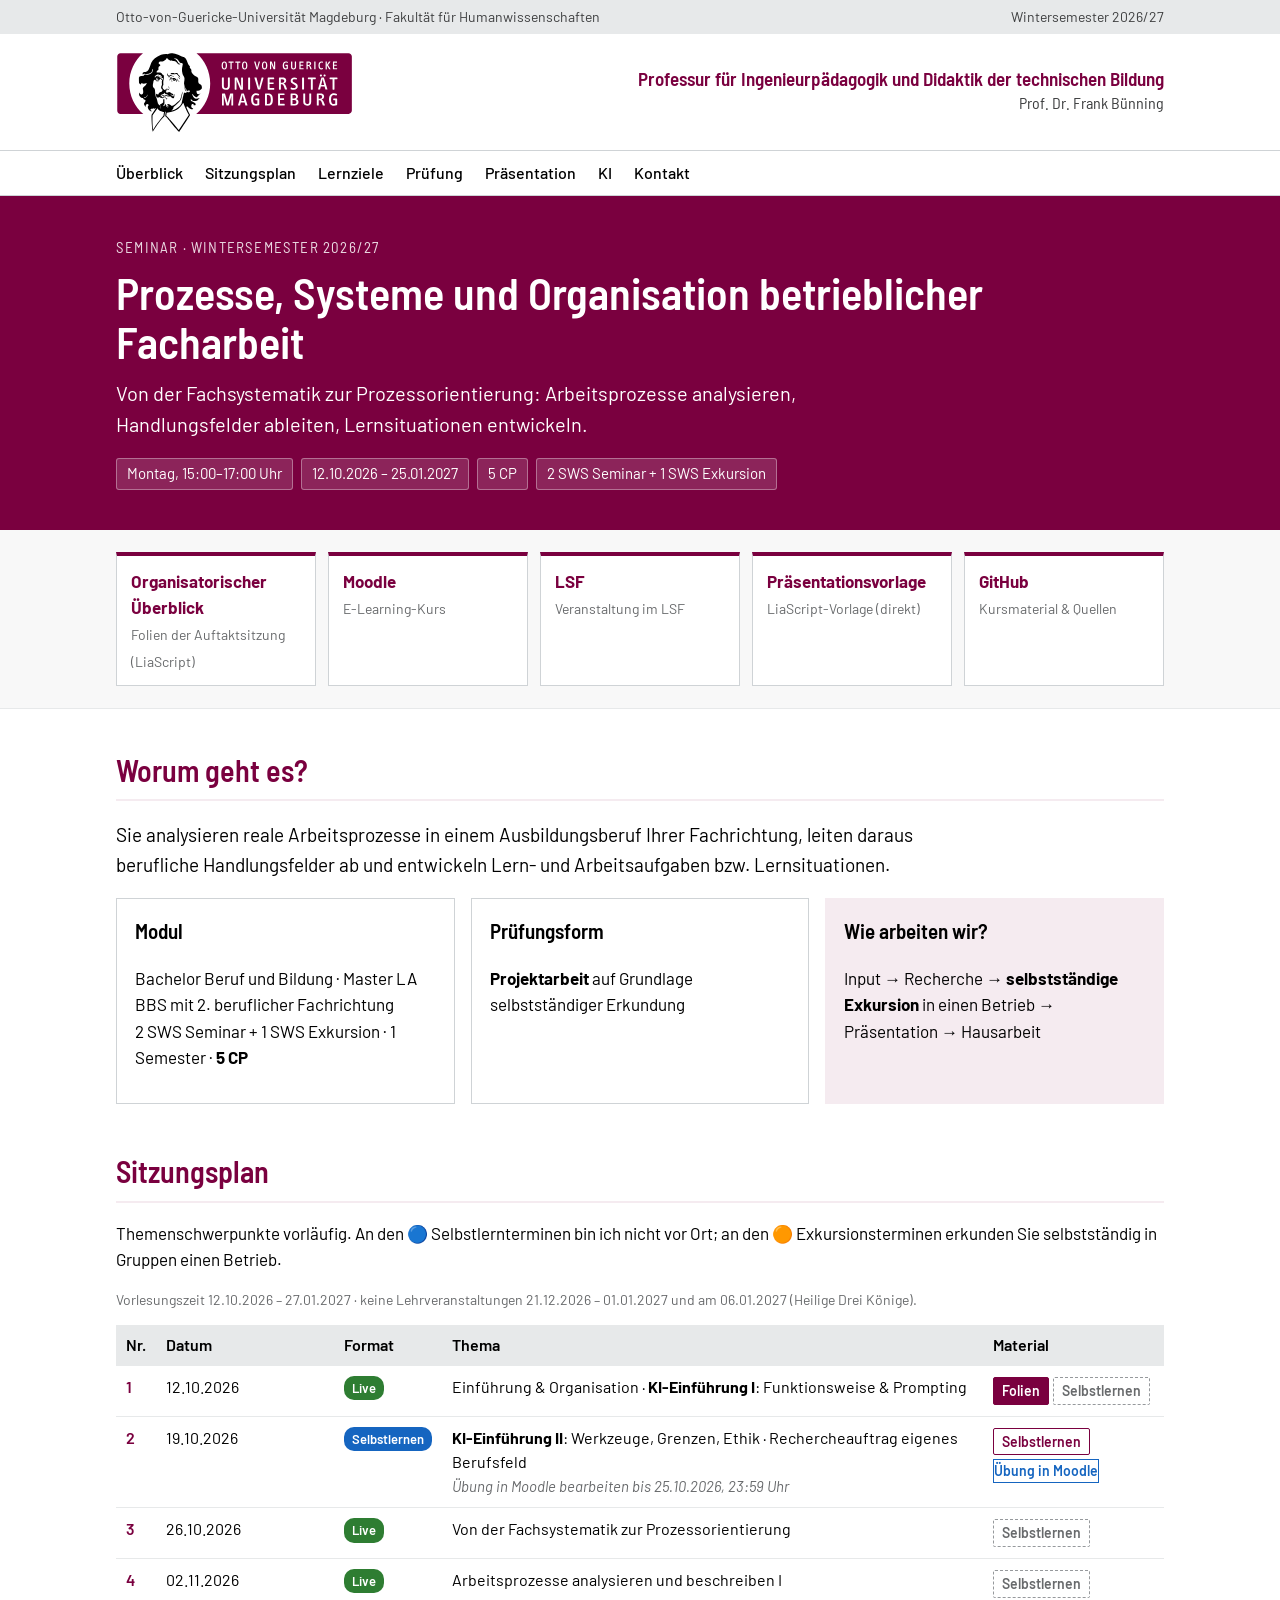
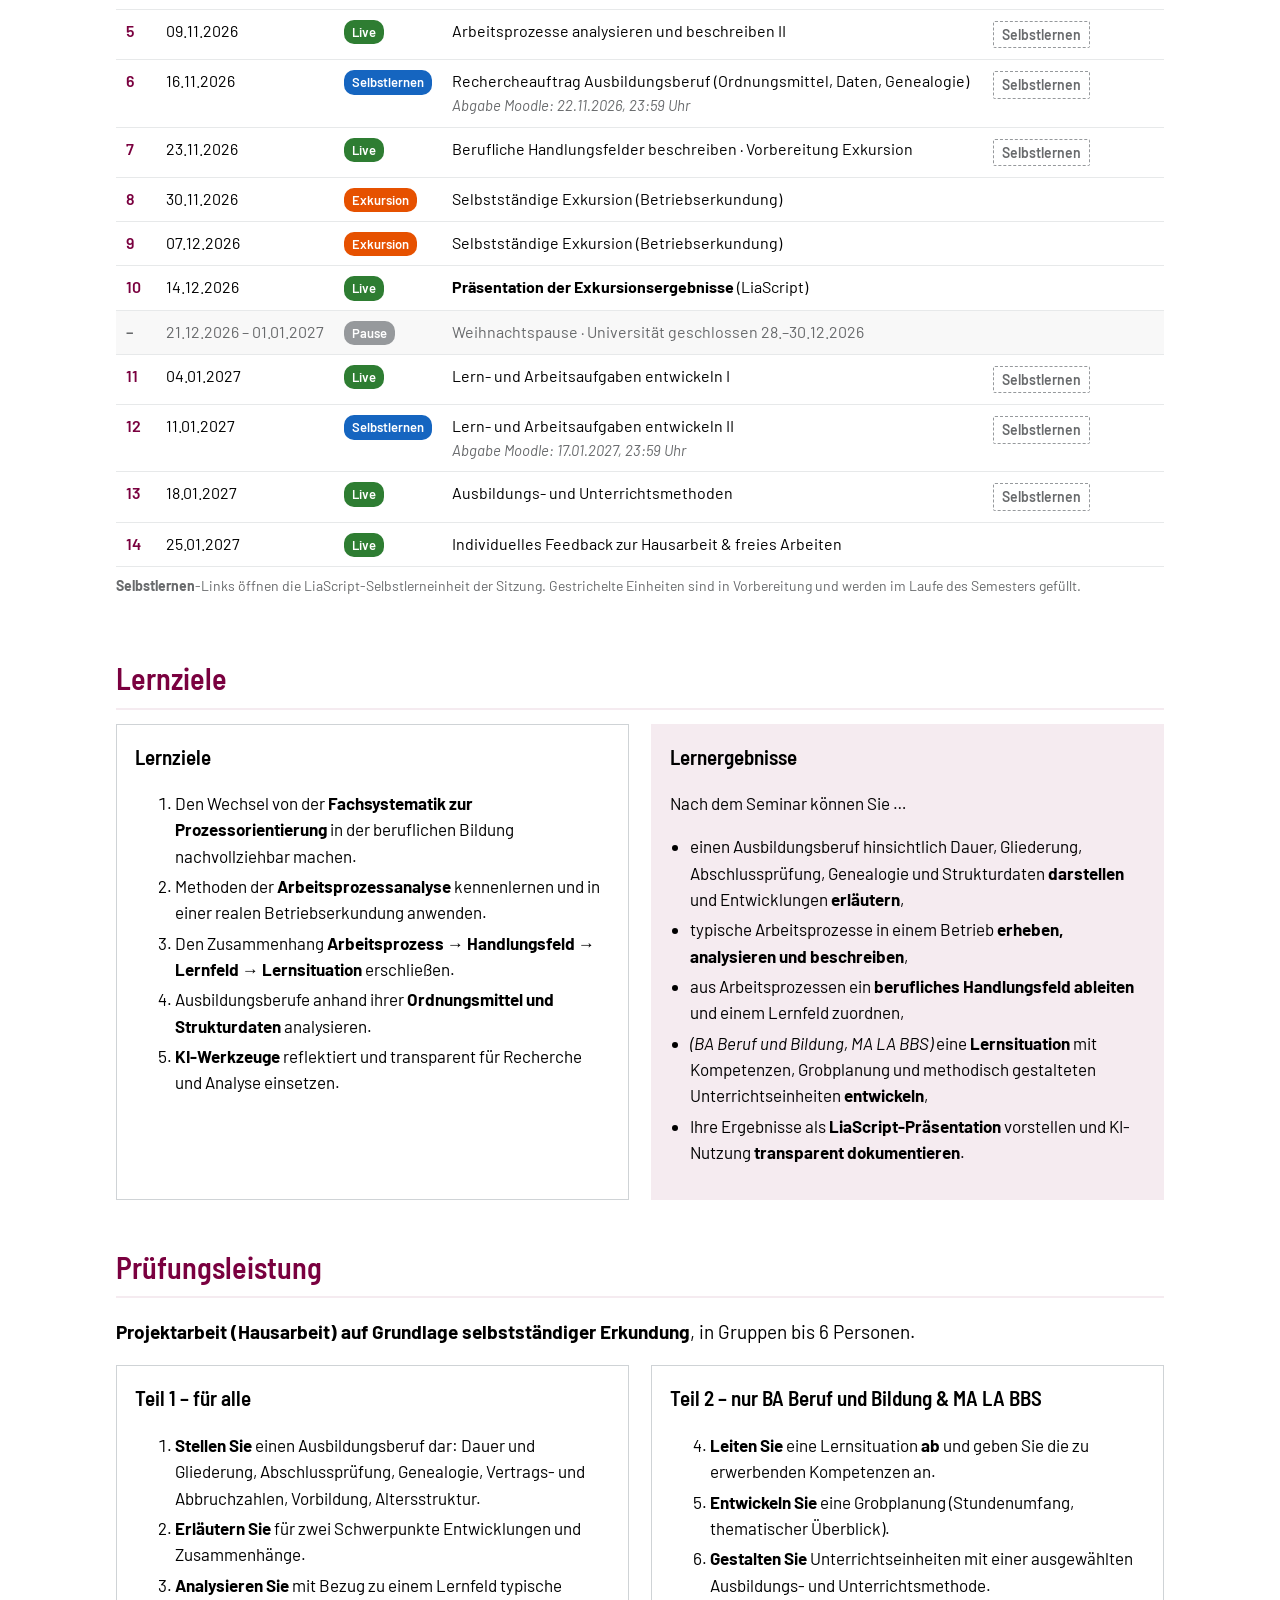
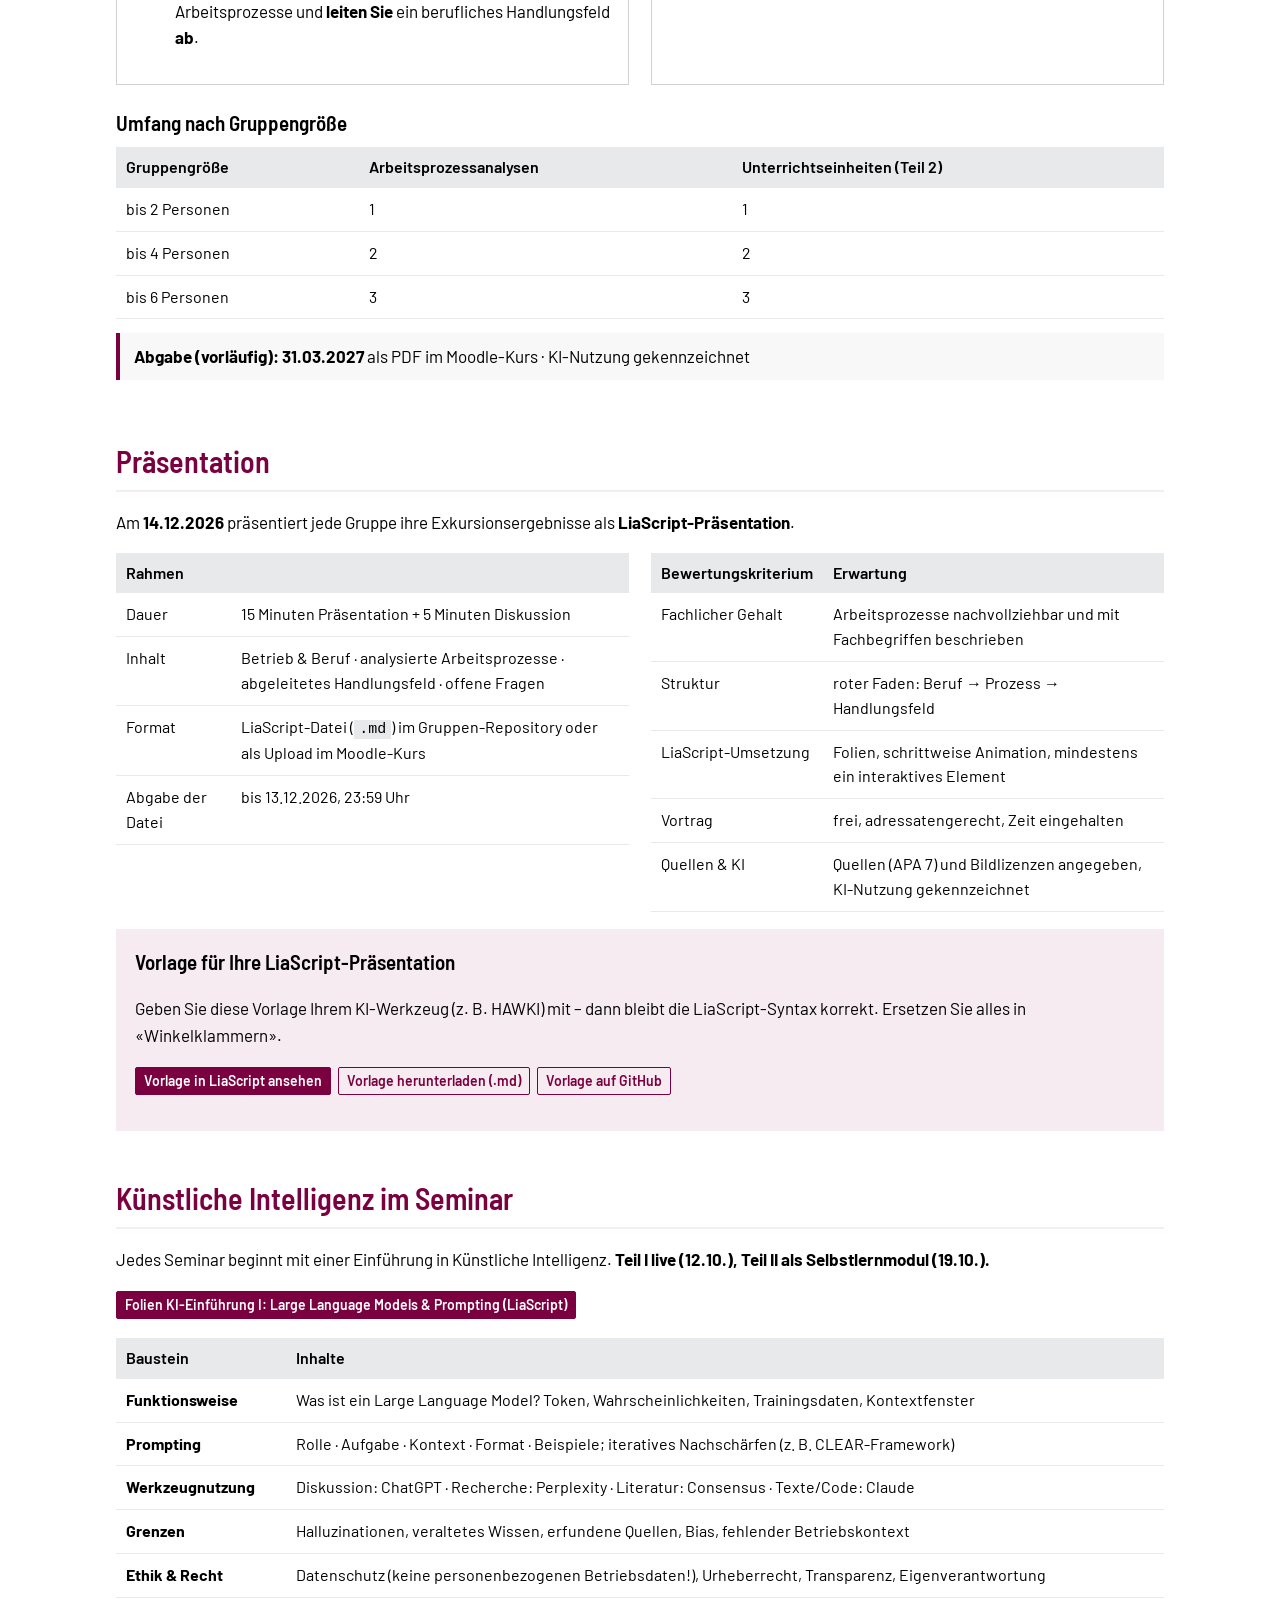
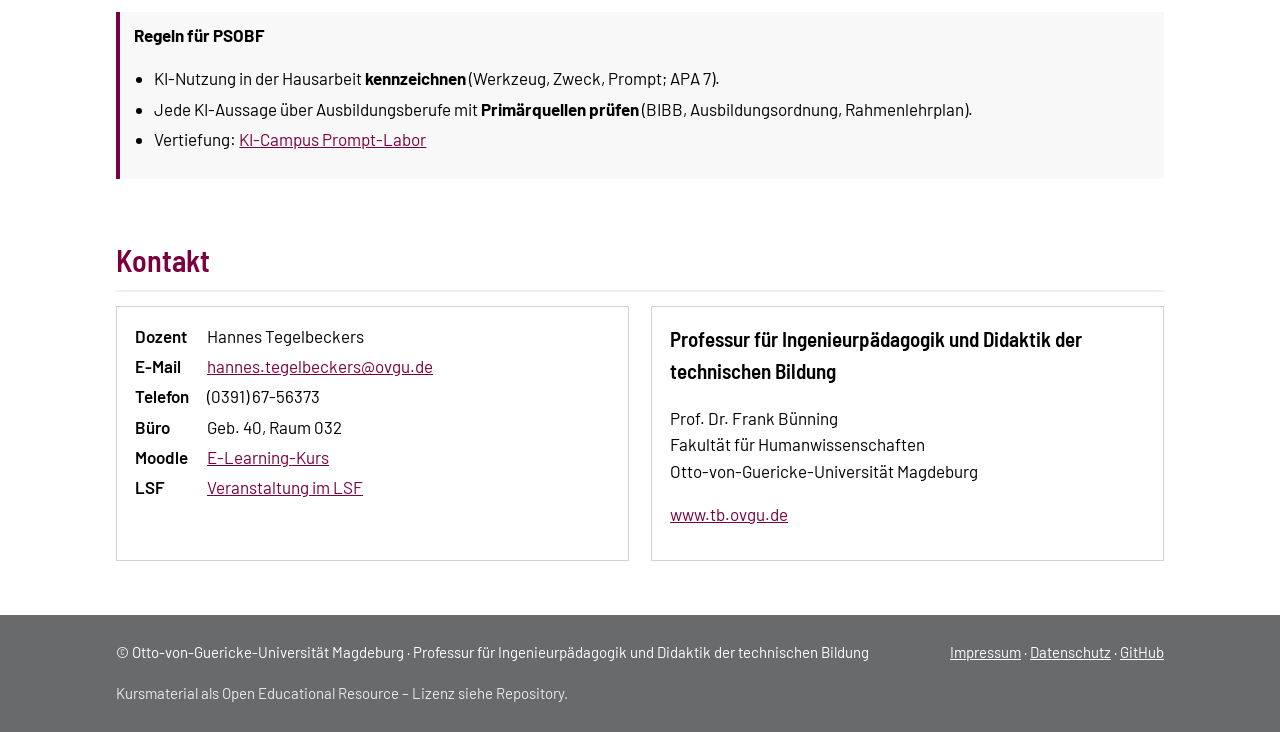
==== commit 59face03: "S02 KI-Einführung II: Selbstlerneinheit, Übung in Moodle, SCORM-1.2-Paket Co-Authored-By: Claude Opu" ====
--- a/index.html
+++ b/index.html
@@ -51,7 +51,7 @@
   <p>Themenschwerpunkte vorläufig. An den 🔵 Selbstlernterminen bin ich nicht vor Ort; an den 🟠 Exkursionsterminen erkunden Sie selbstständig in Gruppen einen Betrieb.</p><p class="legend">Vorlesungszeit 12.10.2026 – 27.01.2027 · keine Lehrveranstaltungen 21.12.2026 – 01.01.2027 und am 06.01.2027 (Heilige Drei Könige).</p>
   <div class="table-scroll"><table>
     <thead><tr><th>Nr.</th><th>Datum</th><th>Format</th><th>Thema</th><th>Material</th></tr></thead>
-    <tbody><tr><td class="no">1</td><td class="date">12.10.2026</td><td><span class="badge live">Live</span></td><td>Einführung & Organisation · <b>KI-Einführung I</b>: Funktionsweise & Prompting</td><td class="links"><a class="lia solid" href="https://liascript.github.io/course/?https://raw.githubusercontent.com/OVGU-VET-TechEd/PSOBF_WiSe_2026_27/main/Sitzungen/01_KI_Einfuehrung_I_LLM_Prompting.md" target="_blank" rel="noopener">Folien</a><a class="lia soon" href="https://liascript.github.io/course/?https://raw.githubusercontent.com/OVGU-VET-TechEd/PSOBF_WiSe_2026_27/main/Selflearn/S01_KI_Einfuehrung_I.md" target="_blank" rel="noopener" title="in Vorbereitung">Selbstlernen</a></td></tr><tr><td class="no">2</td><td class="date">19.10.2026</td><td><span class="badge self">Selbstlernen</span></td><td><b>KI-Einführung II</b>: Werkzeuge, Grenzen, Ethik · Rechercheauftrag eigenes Berufsfeld<span class="q">Abgabe Moodle: 25.10.2026, 23:59 Uhr</span></td><td class="links"><a class="lia soon" href="https://liascript.github.io/course/?https://raw.githubusercontent.com/OVGU-VET-TechEd/PSOBF_WiSe_2026_27/main/Selflearn/S02_KI_Einfuehrung_II.md" target="_blank" rel="noopener" title="in Vorbereitung">Selbstlernen</a></td></tr><tr><td class="no">3</td><td class="date">26.10.2026</td><td><span class="badge live">Live</span></td><td>Von der Fachsystematik zur Prozessorientierung</td><td class="links"><a class="lia soon" href="https://liascript.github.io/course/?https://raw.githubusercontent.com/OVGU-VET-TechEd/PSOBF_WiSe_2026_27/main/Selflearn/S03_Fachsystematik_Prozessorientierung.md" target="_blank" rel="noopener" title="in Vorbereitung">Selbstlernen</a></td></tr><tr><td class="no">4</td><td class="date">02.11.2026</td><td><span class="badge live">Live</span></td><td>Arbeitsprozesse analysieren und beschreiben I</td><td class="links"><a class="lia soon" href="https://liascript.github.io/course/?https://raw.githubusercontent.com/OVGU-VET-TechEd/PSOBF_WiSe_2026_27/main/Selflearn/S04_Arbeitsprozesse_I.md" target="_blank" rel="noopener" title="in Vorbereitung">Selbstlernen</a></td></tr><tr><td class="no">5</td><td class="date">09.11.2026</td><td><span class="badge live">Live</span></td><td>Arbeitsprozesse analysieren und beschreiben II</td><td class="links"><a class="lia soon" href="https://liascript.github.io/course/?https://raw.githubusercontent.com/OVGU-VET-TechEd/PSOBF_WiSe_2026_27/main/Selflearn/S05_Arbeitsprozesse_II.md" target="_blank" rel="noopener" title="in Vorbereitung">Selbstlernen</a></td></tr><tr><td class="no">6</td><td class="date">16.11.2026</td><td><span class="badge self">Selbstlernen</span></td><td>Rechercheauftrag Ausbildungsberuf (Ordnungsmittel, Daten, Genealogie)<span class="q">Abgabe Moodle: 22.11.2026, 23:59 Uhr</span></td><td class="links"><a class="lia soon" href="https://liascript.github.io/course/?https://raw.githubusercontent.com/OVGU-VET-TechEd/PSOBF_WiSe_2026_27/main/Selflearn/S06_Ausbildungsberuf_Ordnungsmittel.md" target="_blank" rel="noopener" title="in Vorbereitung">Selbstlernen</a></td></tr><tr><td class="no">7</td><td class="date">23.11.2026</td><td><span class="badge live">Live</span></td><td>Berufliche Handlungsfelder beschreiben · Vorbereitung Exkursion</td><td class="links"><a class="lia soon" href="https://liascript.github.io/course/?https://raw.githubusercontent.com/OVGU-VET-TechEd/PSOBF_WiSe_2026_27/main/Selflearn/S07_Berufliche_Handlungsfelder.md" target="_blank" rel="noopener" title="in Vorbereitung">Selbstlernen</a></td></tr><tr><td class="no">8</td><td class="date">30.11.2026</td><td><span class="badge excursion">Exkursion</span></td><td>Selbstständige Exkursion (Betriebserkundung)</td><td class="links"></td></tr><tr><td class="no">9</td><td class="date">07.12.2026</td><td><span class="badge excursion">Exkursion</span></td><td>Selbstständige Exkursion (Betriebserkundung)</td><td class="links"></td></tr><tr><td class="no">10</td><td class="date">14.12.2026</td><td><span class="badge live">Live</span></td><td><b>Präsentation der Exkursionsergebnisse</b> (LiaScript)</td><td class="links"></td></tr><tr class="pause"><td class="no">–</td><td class="date">21.12.2026 – 01.01.2027</td><td><span class="badge pause">Pause</span></td><td colspan="2">Weihnachtspause · Universität geschlossen 28.–30.12.2026</td></tr><tr><td class="no">11</td><td class="date">04.01.2027</td><td><span class="badge live">Live</span></td><td>Lern- und Arbeitsaufgaben entwickeln I</td><td class="links"><a class="lia soon" href="https://liascript.github.io/course/?https://raw.githubusercontent.com/OVGU-VET-TechEd/PSOBF_WiSe_2026_27/main/Selflearn/S11_Lern_und_Arbeitsaufgaben_I.md" target="_blank" rel="noopener" title="in Vorbereitung">Selbstlernen</a></td></tr><tr><td class="no">12</td><td class="date">11.01.2027</td><td><span class="badge self">Selbstlernen</span></td><td>Lern- und Arbeitsaufgaben entwickeln II<span class="q">Abgabe Moodle: 17.01.2027, 23:59 Uhr</span></td><td class="links"><a class="lia soon" href="https://liascript.github.io/course/?https://raw.githubusercontent.com/OVGU-VET-TechEd/PSOBF_WiSe_2026_27/main/Selflearn/S12_Lern_und_Arbeitsaufgaben_II.md" target="_blank" rel="noopener" title="in Vorbereitung">Selbstlernen</a></td></tr><tr><td class="no">13</td><td class="date">18.01.2027</td><td><span class="badge live">Live</span></td><td>Ausbildungs- und Unterrichtsmethoden</td><td class="links"><a class="lia soon" href="https://liascript.github.io/course/?https://raw.githubusercontent.com/OVGU-VET-TechEd/PSOBF_WiSe_2026_27/main/Selflearn/S13_Ausbildungs_und_Unterrichtsmethoden.md" target="_blank" rel="noopener" title="in Vorbereitung">Selbstlernen</a></td></tr><tr><td class="no">14</td><td class="date">25.01.2027</td><td><span class="badge live">Live</span></td><td>Individuelles Feedback zur Hausarbeit & freies Arbeiten</td><td class="links"></td></tr></tbody>
+    <tbody><tr><td class="no">1</td><td class="date">12.10.2026</td><td><span class="badge live">Live</span></td><td>Einführung & Organisation · <b>KI-Einführung I</b>: Funktionsweise & Prompting</td><td class="links"><a class="lia solid" href="https://liascript.github.io/course/?https://raw.githubusercontent.com/OVGU-VET-TechEd/PSOBF_WiSe_2026_27/main/Sitzungen/01_KI_Einfuehrung_I_LLM_Prompting.md" target="_blank" rel="noopener">Folien</a><a class="lia soon" href="https://liascript.github.io/course/?https://raw.githubusercontent.com/OVGU-VET-TechEd/PSOBF_WiSe_2026_27/main/Selflearn/S01_KI_Einfuehrung_I.md" target="_blank" rel="noopener" title="in Vorbereitung">Selbstlernen</a></td></tr><tr><td class="no">2</td><td class="date">19.10.2026</td><td><span class="badge self">Selbstlernen</span></td><td><b>KI-Einführung II</b>: Werkzeuge, Grenzen, Ethik · Rechercheauftrag eigenes Berufsfeld<span class="q">Übung in Moodle bearbeiten bis 25.10.2026, 23:59 Uhr</span></td><td class="links"><a class="lia" href="https://liascript.github.io/course/?https://raw.githubusercontent.com/OVGU-VET-TechEd/PSOBF_WiSe_2026_27/main/Selflearn/S02_KI_Einfuehrung_II.md" target="_blank" rel="noopener">Selbstlernen</a><a class="lia moodle" href="https://elearning.ovgu.de/course/view.php?id=22043" target="_blank" rel="noopener">Übung in Moodle</a></td></tr><tr><td class="no">3</td><td class="date">26.10.2026</td><td><span class="badge live">Live</span></td><td>Von der Fachsystematik zur Prozessorientierung</td><td class="links"><a class="lia soon" href="https://liascript.github.io/course/?https://raw.githubusercontent.com/OVGU-VET-TechEd/PSOBF_WiSe_2026_27/main/Selflearn/S03_Fachsystematik_Prozessorientierung.md" target="_blank" rel="noopener" title="in Vorbereitung">Selbstlernen</a></td></tr><tr><td class="no">4</td><td class="date">02.11.2026</td><td><span class="badge live">Live</span></td><td>Arbeitsprozesse analysieren und beschreiben I</td><td class="links"><a class="lia soon" href="https://liascript.github.io/course/?https://raw.githubusercontent.com/OVGU-VET-TechEd/PSOBF_WiSe_2026_27/main/Selflearn/S04_Arbeitsprozesse_I.md" target="_blank" rel="noopener" title="in Vorbereitung">Selbstlernen</a></td></tr><tr><td class="no">5</td><td class="date">09.11.2026</td><td><span class="badge live">Live</span></td><td>Arbeitsprozesse analysieren und beschreiben II</td><td class="links"><a class="lia soon" href="https://liascript.github.io/course/?https://raw.githubusercontent.com/OVGU-VET-TechEd/PSOBF_WiSe_2026_27/main/Selflearn/S05_Arbeitsprozesse_II.md" target="_blank" rel="noopener" title="in Vorbereitung">Selbstlernen</a></td></tr><tr><td class="no">6</td><td class="date">16.11.2026</td><td><span class="badge self">Selbstlernen</span></td><td>Rechercheauftrag Ausbildungsberuf (Ordnungsmittel, Daten, Genealogie)<span class="q">Abgabe Moodle: 22.11.2026, 23:59 Uhr</span></td><td class="links"><a class="lia soon" href="https://liascript.github.io/course/?https://raw.githubusercontent.com/OVGU-VET-TechEd/PSOBF_WiSe_2026_27/main/Selflearn/S06_Ausbildungsberuf_Ordnungsmittel.md" target="_blank" rel="noopener" title="in Vorbereitung">Selbstlernen</a></td></tr><tr><td class="no">7</td><td class="date">23.11.2026</td><td><span class="badge live">Live</span></td><td>Berufliche Handlungsfelder beschreiben · Vorbereitung Exkursion</td><td class="links"><a class="lia soon" href="https://liascript.github.io/course/?https://raw.githubusercontent.com/OVGU-VET-TechEd/PSOBF_WiSe_2026_27/main/Selflearn/S07_Berufliche_Handlungsfelder.md" target="_blank" rel="noopener" title="in Vorbereitung">Selbstlernen</a></td></tr><tr><td class="no">8</td><td class="date">30.11.2026</td><td><span class="badge excursion">Exkursion</span></td><td>Selbstständige Exkursion (Betriebserkundung)</td><td class="links"></td></tr><tr><td class="no">9</td><td class="date">07.12.2026</td><td><span class="badge excursion">Exkursion</span></td><td>Selbstständige Exkursion (Betriebserkundung)</td><td class="links"></td></tr><tr><td class="no">10</td><td class="date">14.12.2026</td><td><span class="badge live">Live</span></td><td><b>Präsentation der Exkursionsergebnisse</b> (LiaScript)</td><td class="links"></td></tr><tr class="pause"><td class="no">–</td><td class="date">21.12.2026 – 01.01.2027</td><td><span class="badge pause">Pause</span></td><td colspan="2">Weihnachtspause · Universität geschlossen 28.–30.12.2026</td></tr><tr><td class="no">11</td><td class="date">04.01.2027</td><td><span class="badge live">Live</span></td><td>Lern- und Arbeitsaufgaben entwickeln I</td><td class="links"><a class="lia soon" href="https://liascript.github.io/course/?https://raw.githubusercontent.com/OVGU-VET-TechEd/PSOBF_WiSe_2026_27/main/Selflearn/S11_Lern_und_Arbeitsaufgaben_I.md" target="_blank" rel="noopener" title="in Vorbereitung">Selbstlernen</a></td></tr><tr><td class="no">12</td><td class="date">11.01.2027</td><td><span class="badge self">Selbstlernen</span></td><td>Lern- und Arbeitsaufgaben entwickeln II<span class="q">Abgabe Moodle: 17.01.2027, 23:59 Uhr</span></td><td class="links"><a class="lia soon" href="https://liascript.github.io/course/?https://raw.githubusercontent.com/OVGU-VET-TechEd/PSOBF_WiSe_2026_27/main/Selflearn/S12_Lern_und_Arbeitsaufgaben_II.md" target="_blank" rel="noopener" title="in Vorbereitung">Selbstlernen</a></td></tr><tr><td class="no">13</td><td class="date">18.01.2027</td><td><span class="badge live">Live</span></td><td>Ausbildungs- und Unterrichtsmethoden</td><td class="links"><a class="lia soon" href="https://liascript.github.io/course/?https://raw.githubusercontent.com/OVGU-VET-TechEd/PSOBF_WiSe_2026_27/main/Selflearn/S13_Ausbildungs_und_Unterrichtsmethoden.md" target="_blank" rel="noopener" title="in Vorbereitung">Selbstlernen</a></td></tr><tr><td class="no">14</td><td class="date">25.01.2027</td><td><span class="badge live">Live</span></td><td>Individuelles Feedback zur Hausarbeit & freies Arbeiten</td><td class="links"></td></tr></tbody>
   </table></div>
   <p class="legend"><b>Selbstlernen</b>-Links öffnen die LiaScript-Selbstlerneinheit der Sitzung. Gestrichelte Einheiten sind in Vorbereitung und werden im Laufe des Semesters gefüllt.</p>
   
--- a/assets/style.css
+++ b/assets/style.css
@@ -100,6 +100,8 @@
 .lia:hover { background: var(--main); color: #fff; }
 .lia.solid { background: var(--main); color: #fff; }
 .lia.solid:hover { background: var(--main-dark); }
+.lia.moodle { display: table; border-color: var(--self); color: var(--self); }
+.lia.moodle:hover { background: var(--self); color: #fff; }
 .lia.soon { border-style: dashed; color: var(--grey-2); border-color: var(--grey-3); }
 .lia.soon:hover { background: var(--grey-5); color: #000; }
 .legend { font-size: 14px; color: var(--grey-2); margin-top: 8px; }
